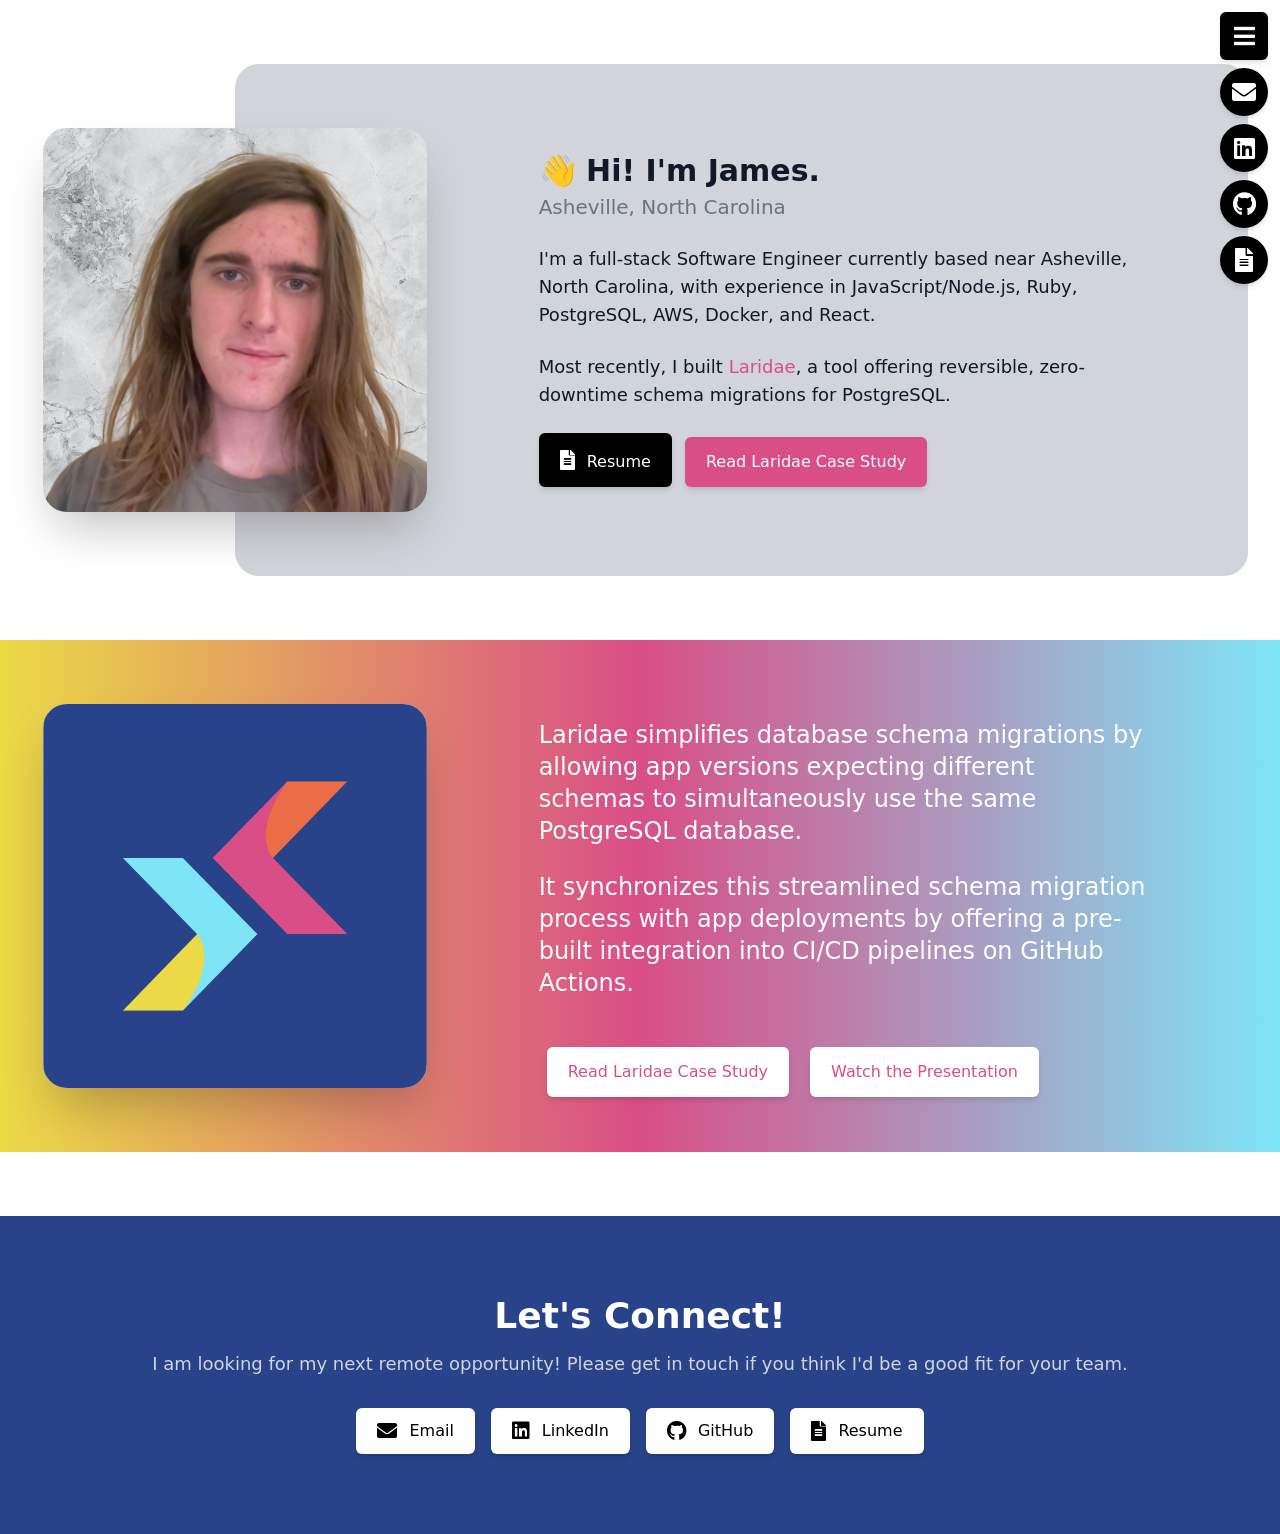
==== index.html @ 45a0c758 "deploy" ====
<!DOCTYPE html>
<html lang="en">
  <head>
    <meta charset="UTF-8" />
    <meta name="viewport" content="width=device-width, initial-scale=1.0" />
    <title>James Thompson</title>
    <link
      rel="stylesheet"
      href="https://cdnjs.cloudflare.com/ajax/libs/font-awesome/5.15.3/css/all.min.css"
    />
  <script type="module" crossorigin src="/assets/index.46dc2348.js"></script>
  <link rel="stylesheet" href="/assets/index.3bbf7dc1.css">
</head>
  <body>
    <!-- Contact Buttons -->
    <div class="flex flex-col fixed z-50 w-12 text-2xl space-y-2 top-3 right-3">
      <a
        href="#"
        id="menu"
        class="flex h-12 items-center shadow-md justify-center font-medium rounded-md text-white bg-black hover:bg-gray-600"
      >
        <i class="fas fa-bars"></i>
      </a>
      <a
        href="mailto:james.thompson.5548@gmail.com"
        class="menuItem flex h-12 items-center shadow-md justify-center border border-transparent font-medium rounded-full text-white bg-black hover:bg-gray-600"
        target="_blank"
      >
        <i class="fas fa-envelope"></i>
      </a>
      <a
        href="https://www.linkedin.com/in/james-thompson-412296189/"
        class="menuItem flex h-12 items-center shadow-md justify-center border border-transparent font-medium rounded-full text-white bg-black hover:bg-gray-600"
        target="_blaank"
      >
        <i class="fab fa-linkedin"></i>
      </a>
      <a
        href="https://github.com/closetsolipsist/"
        class="menuItem flex h-12 items-center shadow-md justify-center border border-transparent font-medium rounded-full text-white bg-black hover:bg-gray-600"
        target="_blank"
      >
        <i class="fab fa-github"></i>
      </a>
      <a
        href="assets/resume.pdf"
        target="_blank"
        class="menuItem flex h-12 items-center shadow-md justify-center border border-transparent font-medium rounded-full text-white bg-black hover:bg-gray-600"
      >
        <i class="fas fa-file-alt"></i>
      </a>
    </div>

    <!-- Header -->
    <div class="relative py-16 bg-white">
      <div
        class="hidden absolute top-0 inset-x-0 h-1/2 bg-white lg:block"
        aria-hidden="true"
      ></div>
      <div class="max-w-7xl mx-auto bg-gray-300 lg:bg-transparent lg:px-8">
        <div class="lg:grid lg:grid-cols-12">
          <div
            class="relative z-10 lg:col-start-1 lg:row-start-1 lg:col-span-4 lg:py-16 lg:bg-transparent"
          >
            <div
              class="absolute inset-x-0 h-1/2 bg-white lg:hidden"
              aria-hidden="true"
            ></div>
            <div class="max-w-sm mx-auto px-4 sm:px-6 lg:p-0">
              <div class="aspect-w-1 aspect-h-1">
                <img
                  class="object-cover object-center rounded-3xl shadow-2xl"
                  src="/assets/James_Site.0a0a6d89.png"
                  alt=""
                />
              </div>
            </div>
          </div>

          <div
            class="relative bg-gray-300 lg:col-start-3 lg:row-start-1 lg:col-span-10 lg:rounded-3xl lg:grid lg:grid-cols-10 lg:items-center"
          >
            <div
              class="relative max-w-md mx-auto py-12 px-4 sm:max-w-3xl sm:py-16 sm:px-6 lg:max-w-none lg:p-0 lg:col-start-4 lg:col-span-6"
            >
              <h2
                class="text-3xl font-extrabold text-gray-900"
                id="join-heading"
              >
                &#x1f44b; Hi! I'm James.
              </h2>
              <h4 class="text-xl text-gray-500 mt-1">
                Asheville, North Carolina
              </h4>
              <p class="text-lg text-gray-900 mt-6">
                I'm a full-stack Software Engineer currently based near
                Asheville, North Carolina, with experience in
                JavaScript/Node.js, Ruby, PostgreSQL, AWS, Docker, and React.
              </p>
              <p class="text-lg text-gray-900 mt-6">
                Most recently, I built
                <a
                  class="text-laridaepink hover:text-laridaeorange"
                  href="https://laridae-migrations.github.io//"
                  target="_blank"
                  >Laridae</a
                >, a tool offering reversible, zero-downtime schema migrations
                for PostgreSQL.
              </p>
              <a
                class="mt-6 block w-full py-3 px-5 text-center bg-black border border-transparent rounded-md shadow-md text-base font-medium text-white hover:opacity-70 sm:inline-block sm:w-auto"
                href="assets/resume.pdf"
                target="_blank"
                ><span class="text-xl mr-3"
                  ><i class="fas fa-file-alt"></i></span
                >Resume</a
              >
              <a
                class="mt-6 sm:mx-2 block w-full py-3 px-5 text-center bg-laridaepink border border-transparent rounded-md shadow-md text-base font-medium text-white hover:bg-laridaeorange sm:inline-block sm:w-auto"
                href="https://laridae-migrations.github.io/case-study"
                target="_blank"
                >Read Laridae Case Study</a
              >
            </div>
          </div>
        </div>
      </div>
    </div>

    <!-- Tapestry -->
    <div class="relative pb-16">
      <div
        class="hidden absolute top-0 inset-x-0 h-1/2 lg:block"
        aria-hidden="true"
      ></div>
      <div
        class="bg-gradient-to-r from-laridaeyellow via-laridaepink to-laridaecyan"
      >
        <div
          class="max-w-7xl mx-auto lg:to-transparent lg:from-transparent lg:bg-transparent lg:px-8"
        >
          <div class="lg:grid lg:grid-cols-12">
            <div
              class="relative z-10 lg:col-start-1 lg:row-start-1 lg:col-span-4 lg:py-16 lg:bg-transparent"
            >
              <div
                class="absolute inset-x-0 h-1/2 bg-white lg:hidden"
                aria-hidden="true"
              ></div>
              <div class="max-w-sm mx-auto px-4 sm:px-6 lg:p-0">
                <div class="aspect-w-1 aspect-h-1">
                  <img
                    class="object-cover object-center bg-white rounded-3xl shadow-2xl"
                    src="/assets/laridae_graphic.a916222d.png"
                    alt=""
                  />
                </div>
              </div>
            </div>

            <div
              class="relative lg:col-start-3 lg:row-start-1 lg:col-span-10 lg:rounded-3xl lg:grid lg:grid-cols-10 lg:items-center lg:py-12"
            >
              <div
                class="relative max-w-md mx-auto py-12 px-4 sm:max-w-3xl sm:py-16 sm:px-6 lg:max-w-none lg:p-0 lg:col-start-4 lg:col-span-6"
              >
                <p class="text-2xl text-white mt-6">
                  Laridae simplifies database schema migrations by allowing app
                  versions expecting different schemas to simultaneously use the
                  same PostgreSQL database.
                </p>
                <p class="text-2xl text-white mt-6">
                  It synchronizes this streamlined schema migration process with
                  app deployments by offering a pre-built integration into CI/CD
                  pipelines on GitHub Actions.
                </p>
                <br />
                <div class="wrap mx-auto">
                  <div class="grid grid-rows-10 grid-cols-6">
                    <!-- A comment
                    <div class="row-start-1 col-start-2 col-span-5 self-end">
                      <img
                        class="object-cover rounded-lg"
                        src="images/tap_ui_home_v2.png"
                        alt=""
                      />
                    </div>
                    <div class="row-start-2 col-start-1 col-span-5 self-end">
                      <img
                        class="rounded-lg"
                        src="images/overview-katherine_v2.gif"
                        alt=""
                      />
                    </div>
                  --></div>
                  <a
                    class="mt-6 sm:mx-2 block w-full py-3 px-5 text-center bg-white border border-transparent rounded-md shadow-md text-base font-medium text-laridaepink hover:bg-white hover:text-laridaeorange sm:inline-block sm:w-auto"
                    href="https://laridae-migrations.github.io/#case-study"
                    target="_blank"
                    >Read Laridae Case Study</a
                  >
                  <a
                    class="mt-6 sm:mx-2 block w-full py-3 px-5 text-center bg-white border border-transparent rounded-md shadow-md text-base font-medium text-laridaepink hover:bg-white hover:text-laridaeorange sm:inline-block sm:w-auto"
                    href="https://tapestry-pipeline.github.io/case-study#toc-presentation"
                    target="_blank"
                    >Watch the Presentation</a
                  >
                </div>

                <!-- <div>
                <img class="rounded-lg shadow-lg" src="images/fullarchitecture_white.png" alt="">
              </div> -->
              </div>
            </div>
          </div>
        </div>
      </div>
    </div>
    <!-- Footer -->
    <div class="bg-laridaeblue">
      <div class="mx-auto text-center py-16 px-4 sm:py-20 sm:px-6 lg:px-8">
        <h2 class="text-3xl font-extrabold text-white sm:text-4xl">
          <span class="block">Let's Connect!</span>
        </h2>
        <p class="mt-4 mb-4 text-lg leading-6 text-gray-300">
          I am looking for my next remote opportunity! Please get in touch if
          you think I'd be a good fit for your team.
        </p>
        <div class="flex items-center justify-center flex-wrap">
          <a
            href="mailto:james.thompson.5548@gmail.com"
            class="w-2/5 mt-4 mx-2 inline-flex items-center shadow-md justify-center px-5 py-2 border border-transparent font-medium rounded-md text-black bg-white hover:bg-gray-300 sm:w-auto"
            target="_blank"
          >
            <span class="text-xl mr-3"><i class="fas fa-envelope"></i></span
            >Email
          </a>
          <a
            href="https://www.linkedin.com/in/james-thompson-412296189/"
            class="w-2/5 mt-4 mx-2 inline-flex items-center shadow-md justify-center px-5 py-2 border border-transparent font-medium rounded-md text-black bg-white hover:bg-gray-300 sm:w-auto"
            target="_blank"
          >
            <span class="text-xl mr-3"><i class="fab fa-linkedin"></i></span
            >LinkedIn
          </a>
          <a
            href="https://github.com/closetsolipsist/"
            class="w-2/5 mt-4 mx-2 inline-flex items-center shadow-md justify-center px-5 py-2 border border-transparent font-medium rounded-md text-black bg-white hover:bg-gray-300 sm:w-auto"
            target="_blank"
          >
            <span class="text-xl mr-3"><i class="fab fa-github"></i></span
            >GitHub
          </a>
          <a
            href="assets/resume.pdf"
            target="_blank"
            class="w-2/5 mt-4 mx-2 inline-flex items-center shadow-md justify-center px-5 py-2 border border-transparent font-medium rounded-md text-black bg-white hover:bg-gray-300 sm:w-auto"
          >
            <span class="text-xl mr-3"><i class="fas fa-file-alt"></i></span
            >Resume
          </a>
        </div>
      </div>
    </div>

    
  </body>
</html>
---- assets/index.3bbf7dc1.css ----
/*! tailwindcss v2.1.4 | MIT License | https://tailwindcss.com *//*! modern-normalize v1.1.0 | MIT License | https://github.com/sindresorhus/modern-normalize */*,::after,::before{box-sizing:border-box}html{-moz-tab-size:4;-o-tab-size:4;tab-size:4}html{line-height:1.15;-webkit-text-size-adjust:100%}body{margin:0}body{font-family:system-ui,-apple-system,'Segoe UI',Roboto,Helvetica,Arial,sans-serif,'Apple Color Emoji','Segoe UI Emoji'}hr{height:0;color:inherit}abbr[title]{-webkit-text-decoration:underline dotted;text-decoration:underline dotted}b,strong{font-weight:bolder}code,kbd,pre,samp{font-family:ui-monospace,SFMono-Regular,Consolas,'Liberation Mono',Menlo,monospace;font-size:1em}small{font-size:80%}sub,sup{font-size:75%;line-height:0;position:relative;vertical-align:baseline}sub{bottom:-.25em}sup{top:-.5em}table{text-indent:0;border-color:inherit}button,input,optgroup,select,textarea{font-family:inherit;font-size:100%;line-height:1.15;margin:0}button,select{text-transform:none}[type=button],[type=reset],[type=submit],button{-webkit-appearance:button}legend{padding:0}progress{vertical-align:baseline}[type=search]{-webkit-appearance:textfield;outline-offset:-2px}summary{display:list-item}blockquote,dd,dl,figure,h1,h2,h3,h4,h5,h6,hr,p,pre{margin:0}button{background-color:transparent;background-image:none}button:focus{outline:1px dotted;outline:5px auto -webkit-focus-ring-color}fieldset{margin:0;padding:0}ol,ul{list-style:none;margin:0;padding:0}html{font-family:ui-sans-serif,system-ui,-apple-system,BlinkMacSystemFont,"Segoe UI",Roboto,"Helvetica Neue",Arial,"Noto Sans",sans-serif,"Apple Color Emoji","Segoe UI Emoji","Segoe UI Symbol","Noto Color Emoji";line-height:1.5}body{font-family:inherit;line-height:inherit}*,::after,::before{box-sizing:border-box;border-width:0;border-style:solid;border-color:#e5e7eb}hr{border-top-width:1px}img{border-style:solid}textarea{resize:vertical}input::-moz-placeholder,textarea::-moz-placeholder{opacity:1;color:#9ca3af}input:-ms-input-placeholder,textarea:-ms-input-placeholder{opacity:1;color:#9ca3af}input::placeholder,textarea::placeholder{opacity:1;color:#9ca3af}[role=button],button{cursor:pointer}table{border-collapse:collapse}h1,h2,h3,h4,h5,h6{font-size:inherit;font-weight:inherit}a{color:inherit;text-decoration:inherit}button,input,optgroup,select,textarea{padding:0;line-height:inherit;color:inherit}code,kbd,pre,samp{font-family:ui-monospace,SFMono-Regular,Menlo,Monaco,Consolas,"Liberation Mono","Courier New",monospace}audio,canvas,embed,iframe,img,object,svg,video{display:block;vertical-align:middle}img,video{max-width:100%;height:auto}.container{width:100%}@media (min-width:640px){.container{max-width:640px}}@media (min-width:768px){.container{max-width:768px}}@media (min-width:1024px){.container{max-width:1024px}}@media (min-width:1280px){.container{max-width:1280px}}@media (min-width:1536px){.container{max-width:1536px}}.aspect-w-1,.aspect-w-3{position:relative;padding-bottom:calc(var(--tw-aspect-h)/ var(--tw-aspect-w) * 100%)}.aspect-w-1>*,.aspect-w-3>*{position:absolute;height:100%;width:100%;top:0;right:0;bottom:0;left:0}.aspect-none{position:static;padding-bottom:0}.aspect-none>*{position:static;height:auto;width:auto;top:auto;right:auto;bottom:auto;left:auto}.aspect-w-1{--tw-aspect-w:1}.aspect-w-3{--tw-aspect-w:3}.aspect-h-1{--tw-aspect-h:1}.aspect-h-2{--tw-aspect-h:2}.aspect-h-4{--tw-aspect-h:4}.space-y-2>:not([hidden])~:not([hidden]){--tw-space-y-reverse:0;margin-top:calc(.5rem * calc(1 - var(--tw-space-y-reverse)));margin-bottom:calc(.5rem * var(--tw-space-y-reverse))}.space-y-3>:not([hidden])~:not([hidden]){--tw-space-y-reverse:0;margin-top:calc(.75rem * calc(1 - var(--tw-space-y-reverse)));margin-bottom:calc(.75rem * var(--tw-space-y-reverse))}.space-x-4>:not([hidden])~:not([hidden]){--tw-space-x-reverse:0;margin-right:calc(1rem * var(--tw-space-x-reverse));margin-left:calc(1rem * calc(1 - var(--tw-space-x-reverse)))}.space-y-reverse>:not([hidden])~:not([hidden]){--tw-space-y-reverse:1}.space-x-reverse>:not([hidden])~:not([hidden]){--tw-space-x-reverse:1}.divide-y-0>:not([hidden])~:not([hidden]){--tw-divide-y-reverse:0;border-top-width:calc(0px * calc(1 - var(--tw-divide-y-reverse)));border-bottom-width:calc(0px * var(--tw-divide-y-reverse))}.divide-x-0>:not([hidden])~:not([hidden]){--tw-divide-x-reverse:0;border-right-width:calc(0px * var(--tw-divide-x-reverse));border-left-width:calc(0px * calc(1 - var(--tw-divide-x-reverse)))}.divide-x-2>:not([hidden])~:not([hidden]){--tw-divide-x-reverse:0;border-right-width:calc(2px * var(--tw-divide-x-reverse));border-left-width:calc(2px * calc(1 - var(--tw-divide-x-reverse)))}.divide-y-4>:not([hidden])~:not([hidden]){--tw-divide-y-reverse:0;border-top-width:calc(4px * calc(1 - var(--tw-divide-y-reverse)));border-bottom-width:calc(4px * var(--tw-divide-y-reverse))}.divide-y>:not([hidden])~:not([hidden]){--tw-divide-y-reverse:0;border-top-width:calc(1px * calc(1 - var(--tw-divide-y-reverse)));border-bottom-width:calc(1px * var(--tw-divide-y-reverse))}.divide-x>:not([hidden])~:not([hidden]){--tw-divide-x-reverse:0;border-right-width:calc(1px * var(--tw-divide-x-reverse));border-left-width:calc(1px * calc(1 - var(--tw-divide-x-reverse)))}.divide-y-reverse>:not([hidden])~:not([hidden]){--tw-divide-y-reverse:1}.divide-x-reverse>:not([hidden])~:not([hidden]){--tw-divide-x-reverse:1}.divide-gray-200>:not([hidden])~:not([hidden]){--tw-divide-opacity:1;border-color:rgba(229,231,235,var(--tw-divide-opacity))}.divide-solid>:not([hidden])~:not([hidden]){border-style:solid}.divide-dashed>:not([hidden])~:not([hidden]){border-style:dashed}.divide-dotted>:not([hidden])~:not([hidden]){border-style:dotted}.divide-double>:not([hidden])~:not([hidden]){border-style:double}.divide-none>:not([hidden])~:not([hidden]){border-style:none}.divide-opacity-50>:not([hidden])~:not([hidden]){--tw-divide-opacity:0.5}.sr-only{position:absolute;width:1px;height:1px;padding:0;margin:-1px;overflow:hidden;clip:rect(0,0,0,0);white-space:nowrap;border-width:0}.not-sr-only{position:static;width:auto;height:auto;padding:0;margin:0;overflow:visible;clip:auto;white-space:normal}.appearance-none{-webkit-appearance:none;-moz-appearance:none;appearance:none}.bg-fixed{background-attachment:fixed}.bg-local{background-attachment:local}.bg-scroll{background-attachment:scroll}.bg-clip-border{background-clip:border-box}.bg-clip-padding{background-clip:padding-box}.bg-clip-content{background-clip:content-box}.bg-clip-text{-webkit-background-clip:text;background-clip:text}.bg-black{--tw-bg-opacity:1;background-color:rgba(0,0,0,var(--tw-bg-opacity))}.bg-white{--tw-bg-opacity:1;background-color:rgba(255,255,255,var(--tw-bg-opacity))}.bg-gray-300{--tw-bg-opacity:1;background-color:rgba(209,213,219,var(--tw-bg-opacity))}.bg-green-500{--tw-bg-opacity:1;background-color:rgba(16,185,129,var(--tw-bg-opacity))}.bg-blue-500{--tw-bg-opacity:1;background-color:rgba(59,130,246,var(--tw-bg-opacity))}.bg-pink-500{--tw-bg-opacity:1;background-color:rgba(236,72,153,var(--tw-bg-opacity))}.bg-laridaepink{--tw-bg-opacity:1;background-color:rgba(217,78,134,var(--tw-bg-opacity))}.bg-laridaeblue{--tw-bg-opacity:1;background-color:rgba(40,67,137,var(--tw-bg-opacity))}.hover\:bg-white:hover{--tw-bg-opacity:1;background-color:rgba(255,255,255,var(--tw-bg-opacity))}.hover\:bg-gray-300:hover{--tw-bg-opacity:1;background-color:rgba(209,213,219,var(--tw-bg-opacity))}.hover\:bg-gray-600:hover{--tw-bg-opacity:1;background-color:rgba(75,85,99,var(--tw-bg-opacity))}.hover\:bg-blue-700:hover{--tw-bg-opacity:1;background-color:rgba(29,78,216,var(--tw-bg-opacity))}.hover\:bg-laridaeorange:hover{--tw-bg-opacity:1;background-color:rgba(235,109,70,var(--tw-bg-opacity))}.bg-gradient-to-r{background-image:linear-gradient(to right,var(--tw-gradient-stops))}.from-red-300{--tw-gradient-from:#fca5a5;--tw-gradient-stops:var(--tw-gradient-from),var(--tw-gradient-to, rgba(252, 165, 165, 0))}.from-laridaeyellow{--tw-gradient-from:#EBDA46;--tw-gradient-stops:var(--tw-gradient-from),var(--tw-gradient-to, rgba(235, 218, 70, 0))}.via-purple-200{--tw-gradient-stops:var(--tw-gradient-from),#ddd6fe,var(--tw-gradient-to, rgba(221, 214, 254, 0))}.via-laridaepink{--tw-gradient-stops:var(--tw-gradient-from),#D94E86,var(--tw-gradient-to, rgba(217, 78, 134, 0))}.to-blue-400{--tw-gradient-to:#60a5fa}.to-laridaecyan{--tw-gradient-to:#7EE5F7}.bg-opacity-20{--tw-bg-opacity:0.2}.bg-opacity-50{--tw-bg-opacity:0.5}.bg-top{background-position:top}.bg-repeat{background-repeat:repeat}.bg-no-repeat{background-repeat:no-repeat}.bg-repeat-x{background-repeat:repeat-x}.bg-repeat-y{background-repeat:repeat-y}.bg-repeat-round{background-repeat:round}.bg-repeat-space{background-repeat:space}.bg-cover{background-size:cover}.border-collapse{border-collapse:collapse}.border-separate{border-collapse:separate}.border-transparent{border-color:transparent}.border-black{--tw-border-opacity:1;border-color:rgba(0,0,0,var(--tw-border-opacity))}.border-opacity-10{--tw-border-opacity:0.1}.rounded{border-radius:.25rem}.rounded-md{border-radius:.375rem}.rounded-lg{border-radius:.5rem}.rounded-3xl{border-radius:1.5rem}.rounded-full{border-radius:9999px}.rounded-t{border-top-left-radius:.25rem;border-top-right-radius:.25rem}.rounded-r{border-top-right-radius:.25rem;border-bottom-right-radius:.25rem}.rounded-b{border-bottom-right-radius:.25rem;border-bottom-left-radius:.25rem}.rounded-l{border-top-left-radius:.25rem;border-bottom-left-radius:.25rem}.rounded-tl{border-top-left-radius:.25rem}.rounded-tr{border-top-right-radius:.25rem}.rounded-br{border-bottom-right-radius:.25rem}.rounded-bl{border-bottom-left-radius:.25rem}.border-solid{border-style:solid}.border-dashed{border-style:dashed}.border-dotted{border-style:dotted}.border-double{border-style:double}.border-none{border-style:none}.border-2{border-width:2px}.border{border-width:1px}.border-t{border-top-width:1px}.border-r{border-right-width:1px}.border-b{border-bottom-width:1px}.border-l{border-left-width:1px}.decoration-slice{-webkit-box-decoration-break:slice;box-decoration-break:slice}.decoration-clone{-webkit-box-decoration-break:clone;box-decoration-break:clone}.box-border{box-sizing:border-box}.box-content{box-sizing:content-box}.cursor-pointer{cursor:pointer}.block{display:block}.inline-block{display:inline-block}.inline{display:inline}.flex{display:flex}.inline-flex{display:inline-flex}.table{display:table}.inline-table{display:inline-table}.table-caption{display:table-caption}.table-cell{display:table-cell}.table-column{display:table-column}.table-column-group{display:table-column-group}.table-footer-group{display:table-footer-group}.table-header-group{display:table-header-group}.table-row-group{display:table-row-group}.table-row{display:table-row}.flow-root{display:flow-root}.grid{display:grid}.inline-grid{display:inline-grid}.contents{display:contents}.list-item{display:list-item}.hidden{display:none}.flex-row{flex-direction:row}.flex-row-reverse{flex-direction:row-reverse}.flex-col{flex-direction:column}.flex-col-reverse{flex-direction:column-reverse}.flex-wrap{flex-wrap:wrap}.flex-wrap-reverse{flex-wrap:wrap-reverse}.flex-nowrap{flex-wrap:nowrap}.place-items-start{place-items:start}.place-items-end{place-items:end}.place-items-center{place-items:center}.place-items-stretch{place-items:stretch}.place-content-center{place-content:center}.place-content-start{place-content:start}.place-content-end{place-content:end}.place-content-between{place-content:space-between}.place-content-around{place-content:space-around}.place-content-evenly{place-content:space-evenly}.place-content-stretch{place-content:stretch}.place-self-auto{place-self:auto}.place-self-start{place-self:start}.place-self-end{place-self:end}.place-self-center{place-self:center}.place-self-stretch{place-self:stretch}.items-start{align-items:flex-start}.items-end{align-items:flex-end}.items-center{align-items:center}.items-baseline{align-items:baseline}.items-stretch{align-items:stretch}.content-center{align-content:center}.content-start{align-content:flex-start}.content-end{align-content:flex-end}.content-between{align-content:space-between}.content-around{align-content:space-around}.content-evenly{align-content:space-evenly}.self-auto{align-self:auto}.self-start{align-self:flex-start}.self-end{align-self:flex-end}.self-center{align-self:center}.self-stretch{align-self:stretch}.justify-items-start{justify-items:start}.justify-items-end{justify-items:end}.justify-items-center{justify-items:center}.justify-items-stretch{justify-items:stretch}.justify-start{justify-content:flex-start}.justify-end{justify-content:flex-end}.justify-center{justify-content:center}.justify-between{justify-content:space-between}.justify-around{justify-content:space-around}.justify-evenly{justify-content:space-evenly}.justify-self-auto{justify-self:auto}.justify-self-start{justify-self:start}.justify-self-end{justify-self:end}.justify-self-center{justify-self:center}.justify-self-stretch{justify-self:stretch}.flex-1{flex:1 1 0%}.flex-grow-0{flex-grow:0}.flex-grow{flex-grow:1}.flex-shrink-0{flex-shrink:0}.flex-shrink{flex-shrink:1}.order-2{order:2}.order-last{order:9999}.float-right{float:right}.float-left{float:left}.float-none{float:none}.clear-left{clear:left}.clear-right{clear:right}.clear-both{clear:both}.clear-none{clear:none}.font-sans{font-family:ui-sans-serif,system-ui,-apple-system,BlinkMacSystemFont,"Segoe UI",Roboto,"Helvetica Neue",Arial,"Noto Sans",sans-serif,"Apple Color Emoji","Segoe UI Emoji","Segoe UI Symbol","Noto Color Emoji"}.font-normal{font-weight:400}.font-medium{font-weight:500}.font-semibold{font-weight:600}.font-bold{font-weight:700}.font-extrabold{font-weight:800}.font-black{font-weight:900}.h-12{height:3rem}.h-16{height:4rem}.h-1\/2{height:50%}.text-base{font-size:1rem;line-height:1.5rem}.text-lg{font-size:1.125rem;line-height:1.75rem}.text-xl{font-size:1.25rem;line-height:1.75rem}.text-2xl{font-size:1.5rem;line-height:2rem}.text-3xl{font-size:1.875rem;line-height:2.25rem}.leading-5{line-height:1.25rem}.leading-6{line-height:1.5rem}.leading-relaxed{line-height:1.625}.list-inside{list-style-position:inside}.list-outside{list-style-position:outside}.list-disc{list-style-type:disc}.m-3{margin:.75rem}.m-4{margin:1rem}.m-5{margin:1.25rem}.m-8{margin:2rem}.m-14{margin:3.5rem}.m-16{margin:4rem}.my-2{margin-top:.5rem;margin-bottom:.5rem}.mx-2{margin-left:.5rem;margin-right:.5rem}.mx-auto{margin-left:auto;margin-right:auto}.mt-0{margin-top:0}.mt-1{margin-top:.25rem}.mr-1{margin-right:.25rem}.mt-2{margin-top:.5rem}.mr-3{margin-right:.75rem}.mb-3{margin-bottom:.75rem}.mt-4{margin-top:1rem}.mb-4{margin-bottom:1rem}.ml-4{margin-left:1rem}.mt-6{margin-top:1.5rem}.max-h-screen{max-height:100vh}.max-w-sm{max-width:24rem}.max-w-md{max-width:28rem}.max-w-7xl{max-width:80rem}.max-w-full{max-width:100%}.min-h-0{min-height:0}.min-w-min{min-width:-webkit-min-content;min-width:-moz-min-content;min-width:min-content}.object-contain{-o-object-fit:contain;object-fit:contain}.object-cover{-o-object-fit:cover;object-fit:cover}.object-fill{-o-object-fit:fill;object-fit:fill}.object-none{-o-object-fit:none;object-fit:none}.object-scale-down{-o-object-fit:scale-down;object-fit:scale-down}.object-bottom{-o-object-position:bottom;object-position:bottom}.object-center{-o-object-position:center;object-position:center}.opacity-90{opacity:.9}.group:hover .group-hover\:opacity-100{opacity:1}.hover\:opacity-70:hover{opacity:.7}.outline-none{outline:2px solid transparent;outline-offset:2px}.outline-black{outline:2px dotted #000;outline-offset:2px}.overflow-auto{overflow:auto}.overflow-hidden{overflow:hidden}.overflow-visible{overflow:visible}.overflow-scroll{overflow:scroll}.overflow-x-auto{overflow-x:auto}.overflow-y-auto{overflow-y:auto}.overflow-x-hidden{overflow-x:hidden}.overflow-y-hidden{overflow-y:hidden}.overflow-x-visible{overflow-x:visible}.overflow-y-visible{overflow-y:visible}.overflow-x-scroll{overflow-x:scroll}.overflow-y-scroll{overflow-y:scroll}.overscroll-auto{-ms-scroll-chaining:chained;overscroll-behavior:auto}.overscroll-contain{-ms-scroll-chaining:none;overscroll-behavior:contain}.overscroll-none{-ms-scroll-chaining:none;overscroll-behavior:none}.overscroll-y-auto{overscroll-behavior-y:auto}.overscroll-y-contain{overscroll-behavior-y:contain}.overscroll-y-none{overscroll-behavior-y:none}.overscroll-x-auto{overscroll-behavior-x:auto}.overscroll-x-contain{overscroll-behavior-x:contain}.overscroll-x-none{overscroll-behavior-x:none}.p-1{padding:.25rem}.p-4{padding:1rem}.py-2{padding-top:.5rem;padding-bottom:.5rem}.py-3{padding-top:.75rem;padding-bottom:.75rem}.px-3{padding-left:.75rem;padding-right:.75rem}.px-4{padding-left:1rem;padding-right:1rem}.px-5{padding-left:1.25rem;padding-right:1.25rem}.py-7{padding-top:1.75rem;padding-bottom:1.75rem}.py-12{padding-top:3rem;padding-bottom:3rem}.py-16{padding-top:4rem;padding-bottom:4rem}.pt-1{padding-top:.25rem}.pr-1{padding-right:.25rem}.pr-2{padding-right:.5rem}.pb-3{padding-bottom:.75rem}.pt-4{padding-top:1rem}.pl-4{padding-left:1rem}.pb-16{padding-bottom:4rem}.placeholder-green-300::-moz-placeholder{--tw-placeholder-opacity:1;color:rgba(110,231,183,var(--tw-placeholder-opacity))}.placeholder-green-300:-ms-input-placeholder{--tw-placeholder-opacity:1;color:rgba(110,231,183,var(--tw-placeholder-opacity))}.placeholder-green-300::placeholder{--tw-placeholder-opacity:1;color:rgba(110,231,183,var(--tw-placeholder-opacity))}.placeholder-opacity-60::-moz-placeholder{--tw-placeholder-opacity:0.6}.placeholder-opacity-60:-ms-input-placeholder{--tw-placeholder-opacity:0.6}.placeholder-opacity-60::placeholder{--tw-placeholder-opacity:0.6}.pointer-events-none{pointer-events:none}.pointer-events-auto{pointer-events:auto}.static{position:static}.fixed{position:fixed}.absolute{position:absolute}.relative{position:relative}.sticky{position:sticky}.inset-0{top:0;right:0;bottom:0;left:0}.inset-x-0{right:0;left:0}.inset-x-2{right:.5rem;left:.5rem}.inset-y-4{top:1rem;bottom:1rem}.top-0{top:0}.top-3{top:.75rem}.right-3{right:.75rem}.top-6{top:1.5rem}.right-8{right:2rem}.bottom-12{bottom:3rem}.left-16{left:4rem}.resize-none{resize:none}.resize-y{resize:vertical}.resize-x{resize:horizontal}.resize{resize:both}*{--tw-shadow:0 0 #0000}.shadow-sm{--tw-shadow:0 1px 2px 0 rgba(0, 0, 0, 0.05);box-shadow:var(--tw-ring-offset-shadow,0 0 #0000),var(--tw-ring-shadow,0 0 #0000),var(--tw-shadow)}.shadow{--tw-shadow:0 1px 3px 0 rgba(0, 0, 0, 0.1),0 1px 2px 0 rgba(0, 0, 0, 0.06);box-shadow:var(--tw-ring-offset-shadow,0 0 #0000),var(--tw-ring-shadow,0 0 #0000),var(--tw-shadow)}.shadow-md{--tw-shadow:0 4px 6px -1px rgba(0, 0, 0, 0.1),0 2px 4px -1px rgba(0, 0, 0, 0.06);box-shadow:var(--tw-ring-offset-shadow,0 0 #0000),var(--tw-ring-shadow,0 0 #0000),var(--tw-shadow)}.shadow-lg{--tw-shadow:0 10px 15px -3px rgba(0, 0, 0, 0.1),0 4px 6px -2px rgba(0, 0, 0, 0.05);box-shadow:var(--tw-ring-offset-shadow,0 0 #0000),var(--tw-ring-shadow,0 0 #0000),var(--tw-shadow)}.shadow-2xl{--tw-shadow:0 25px 50px -12px rgba(0, 0, 0, 0.25);box-shadow:var(--tw-ring-offset-shadow,0 0 #0000),var(--tw-ring-shadow,0 0 #0000),var(--tw-shadow)}.group:hover .group-hover\:shadow-md{--tw-shadow:0 4px 6px -1px rgba(0, 0, 0, 0.1),0 2px 4px -1px rgba(0, 0, 0, 0.06);box-shadow:var(--tw-ring-offset-shadow,0 0 #0000),var(--tw-ring-shadow,0 0 #0000),var(--tw-shadow)}.focus-within\:shadow-md:focus-within{--tw-shadow:0 4px 6px -1px rgba(0, 0, 0, 0.1),0 2px 4px -1px rgba(0, 0, 0, 0.06);box-shadow:var(--tw-ring-offset-shadow,0 0 #0000),var(--tw-ring-shadow,0 0 #0000),var(--tw-shadow)}.hover\:shadow-md:hover{--tw-shadow:0 4px 6px -1px rgba(0, 0, 0, 0.1),0 2px 4px -1px rgba(0, 0, 0, 0.06);box-shadow:var(--tw-ring-offset-shadow,0 0 #0000),var(--tw-ring-shadow,0 0 #0000),var(--tw-shadow)}.hover\:shadow-lg:hover{--tw-shadow:0 10px 15px -3px rgba(0, 0, 0, 0.1),0 4px 6px -2px rgba(0, 0, 0, 0.05);box-shadow:var(--tw-ring-offset-shadow,0 0 #0000),var(--tw-ring-shadow,0 0 #0000),var(--tw-shadow)}.focus\:shadow-md:focus{--tw-shadow:0 4px 6px -1px rgba(0, 0, 0, 0.1),0 2px 4px -1px rgba(0, 0, 0, 0.06);box-shadow:var(--tw-ring-offset-shadow,0 0 #0000),var(--tw-ring-shadow,0 0 #0000),var(--tw-shadow)}*{--tw-ring-inset:var(--tw-empty, );/*!*//*!*/--tw-ring-offset-width:0px;--tw-ring-offset-color:#fff;--tw-ring-color:rgba(59, 130, 246, 0.5);--tw-ring-offset-shadow:0 0 #0000;--tw-ring-shadow:0 0 #0000}.ring-4{--tw-ring-offset-shadow:var(--tw-ring-inset) 0 0 0 var(--tw-ring-offset-width) var(--tw-ring-offset-color);--tw-ring-shadow:var(--tw-ring-inset) 0 0 0 calc(4px + var(--tw-ring-offset-width)) var(--tw-ring-color);box-shadow:var(--tw-ring-offset-shadow),var(--tw-ring-shadow),var(--tw-shadow,0 0 #0000)}.ring{--tw-ring-offset-shadow:var(--tw-ring-inset) 0 0 0 var(--tw-ring-offset-width) var(--tw-ring-offset-color);--tw-ring-shadow:var(--tw-ring-inset) 0 0 0 calc(3px + var(--tw-ring-offset-width)) var(--tw-ring-color);box-shadow:var(--tw-ring-offset-shadow),var(--tw-ring-shadow),var(--tw-shadow,0 0 #0000)}.ring-inset{--tw-ring-inset:inset}.focus\:ring-2:focus{--tw-ring-offset-shadow:var(--tw-ring-inset) 0 0 0 var(--tw-ring-offset-width) var(--tw-ring-offset-color);--tw-ring-shadow:var(--tw-ring-inset) 0 0 0 calc(2px + var(--tw-ring-offset-width)) var(--tw-ring-color);box-shadow:var(--tw-ring-offset-shadow),var(--tw-ring-shadow),var(--tw-shadow,0 0 #0000)}.ring-offset-blue-300{--tw-ring-offset-color:#93c5fd}.ring-offset-2{--tw-ring-offset-width:2px}.ring-white{--tw-ring-opacity:1;--tw-ring-color:rgba(255, 255, 255, var(--tw-ring-opacity))}.focus\:ring-blue-500:focus{--tw-ring-opacity:1;--tw-ring-color:rgba(59, 130, 246, var(--tw-ring-opacity))}.ring-opacity-40{--tw-ring-opacity:0.4}.fill-current{fill:currentColor}.stroke-current{stroke:currentColor}.stroke-2{stroke-width:2}.table-auto{table-layout:auto}.table-fixed{table-layout:fixed}.text-left{text-align:left}.text-center{text-align:center}.text-right{text-align:right}.text-justify{text-align:justify}.text-black{--tw-text-opacity:1;color:rgba(0,0,0,var(--tw-text-opacity))}.text-white{--tw-text-opacity:1;color:rgba(255,255,255,var(--tw-text-opacity))}.text-gray-300{--tw-text-opacity:1;color:rgba(209,213,219,var(--tw-text-opacity))}.text-gray-500{--tw-text-opacity:1;color:rgba(107,114,128,var(--tw-text-opacity))}.text-gray-900{--tw-text-opacity:1;color:rgba(17,24,39,var(--tw-text-opacity))}.text-red-500{--tw-text-opacity:1;color:rgba(239,68,68,var(--tw-text-opacity))}.text-indigo-500{--tw-text-opacity:1;color:rgba(99,102,241,var(--tw-text-opacity))}.text-laridaepink{--tw-text-opacity:1;color:rgba(217,78,134,var(--tw-text-opacity))}.hover\:text-laridaeorange:hover{--tw-text-opacity:1;color:rgba(235,109,70,var(--tw-text-opacity))}.text-opacity-10{--tw-text-opacity:0.1}.truncate{overflow:hidden;text-overflow:ellipsis;white-space:nowrap}.overflow-ellipsis{text-overflow:ellipsis}.overflow-clip{text-overflow:clip}.italic{font-style:italic}.not-italic{font-style:normal}.uppercase{text-transform:uppercase}.lowercase{text-transform:lowercase}.capitalize{text-transform:capitalize}.normal-case{text-transform:none}.underline{text-decoration:underline}.line-through{text-decoration:line-through}.no-underline{text-decoration:none}.antialiased{-webkit-font-smoothing:antialiased;-moz-osx-font-smoothing:grayscale}.subpixel-antialiased{-webkit-font-smoothing:auto;-moz-osx-font-smoothing:auto}.diagonal-fractions,.lining-nums,.oldstyle-nums,.ordinal,.proportional-nums,.slashed-zero,.stacked-fractions,.tabular-nums{--tw-ordinal:var(--tw-empty, );/*!*//*!*/--tw-slashed-zero:var(--tw-empty, );/*!*//*!*/--tw-numeric-figure:var(--tw-empty, );/*!*//*!*/--tw-numeric-spacing:var(--tw-empty, );/*!*//*!*/--tw-numeric-fraction:var(--tw-empty, );/*!*//*!*/font-variant-numeric:var(--tw-ordinal) var(--tw-slashed-zero) var(--tw-numeric-figure) var(--tw-numeric-spacing) var(--tw-numeric-fraction)}.normal-nums{font-variant-numeric:normal}.ordinal{--tw-ordinal:ordinal}.slashed-zero{--tw-slashed-zero:slashed-zero}.lining-nums{--tw-numeric-figure:lining-nums}.oldstyle-nums{--tw-numeric-figure:oldstyle-nums}.proportional-nums{--tw-numeric-spacing:proportional-nums}.tabular-nums{--tw-numeric-spacing:tabular-nums}.diagonal-fractions{--tw-numeric-fraction:diagonal-fractions}.stacked-fractions{--tw-numeric-fraction:stacked-fractions}.tracking-tight{letter-spacing:-.025em}.select-none{-webkit-user-select:none;-moz-user-select:none;-ms-user-select:none;user-select:none}.select-text{-webkit-user-select:text;-moz-user-select:text;-ms-user-select:text;user-select:text}.select-all{-webkit-user-select:all;-moz-user-select:all;user-select:all}.select-auto{-webkit-user-select:auto;-moz-user-select:auto;-ms-user-select:auto;user-select:auto}.align-baseline{vertical-align:baseline}.align-top{vertical-align:top}.align-middle{vertical-align:middle}.align-bottom{vertical-align:bottom}.align-text-top{vertical-align:text-top}.align-text-bottom{vertical-align:text-bottom}.visible{visibility:visible}.invisible{visibility:hidden}.whitespace-normal{white-space:normal}.whitespace-nowrap{white-space:nowrap}.whitespace-pre{white-space:pre}.whitespace-pre-line{white-space:pre-line}.whitespace-pre-wrap{white-space:pre-wrap}.break-normal{overflow-wrap:normal;word-break:normal}.break-words{overflow-wrap:break-word}.break-all{word-break:break-all}.w-12{width:3rem}.w-1\/2{width:50%}.w-2\/5{width:40%}.w-full{width:100%}.z-10{z-index:10}.z-30{z-index:30}.z-50{z-index:50}.isolate{isolation:isolate}.isolation-auto{isolation:auto}.gap-4{gap:1rem}.gap-x-2{-moz-column-gap:.5rem;column-gap:.5rem}.gap-y-3{row-gap:.75rem}.grid-flow-row{grid-auto-flow:row}.grid-flow-col{grid-auto-flow:column}.grid-flow-row-dense{grid-auto-flow:row dense}.grid-flow-col-dense{grid-auto-flow:column dense}.grid-cols-4{grid-template-columns:repeat(4,minmax(0,1fr))}.grid-cols-6{grid-template-columns:repeat(6,minmax(0,1fr))}.auto-cols-min{grid-auto-columns:-webkit-min-content;grid-auto-columns:min-content}.col-span-3{grid-column:span 3/span 3}.col-span-5{grid-column:span 5/span 5}.col-start-1{grid-column-start:1}.col-start-2{grid-column-start:2}.col-end-4{grid-column-end:4}.grid-rows-3{grid-template-rows:repeat(3,minmax(0,1fr))}.auto-rows-max{grid-auto-rows:-webkit-max-content;grid-auto-rows:max-content}.row-span-2{grid-row:span 2/span 2}.row-start-1{grid-row-start:1}.row-start-2{grid-row-start:2}.row-start-3{grid-row-start:3}.row-end-5{grid-row-end:5}.transform{--tw-translate-x:0;--tw-translate-y:0;--tw-rotate:0;--tw-skew-x:0;--tw-skew-y:0;--tw-scale-x:1;--tw-scale-y:1;transform:translateX(var(--tw-translate-x)) translateY(var(--tw-translate-y)) rotate(var(--tw-rotate)) skewX(var(--tw-skew-x)) skewY(var(--tw-skew-y)) scaleX(var(--tw-scale-x)) scaleY(var(--tw-scale-y))}.transform-gpu{--tw-translate-x:0;--tw-translate-y:0;--tw-rotate:0;--tw-skew-x:0;--tw-skew-y:0;--tw-scale-x:1;--tw-scale-y:1;transform:translate3d(var(--tw-translate-x),var(--tw-translate-y),0) rotate(var(--tw-rotate)) skewX(var(--tw-skew-x)) skewY(var(--tw-skew-y)) scaleX(var(--tw-scale-x)) scaleY(var(--tw-scale-y))}.transform-none{transform:none}.origin-top-right{transform-origin:top right}.scale-50{--tw-scale-x:.5;--tw-scale-y:.5}.scale-95{--tw-scale-x:.95;--tw-scale-y:.95}.hover\:scale-75:hover{--tw-scale-x:.75;--tw-scale-y:.75}.rotate-3{--tw-rotate:3deg}.translate-x-5{--tw-translate-x:1.25rem}.-translate-x-3{--tw-translate-x:-0.75rem}.-translate-x-4{--tw-translate-x:-1rem}.translate-y-6{--tw-translate-y:1.5rem}.skew-x-12{--tw-skew-x:12deg}.skew-y-12{--tw-skew-y:12deg}.transition-all{transition-property:all;transition-timing-function:cubic-bezier(.4,0,.2,1);transition-duration:150ms}.transition{transition-property:background-color,border-color,color,fill,stroke,opacity,box-shadow,transform,filter,-webkit-backdrop-filter;transition-property:background-color,border-color,color,fill,stroke,opacity,box-shadow,transform,filter,backdrop-filter;transition-property:background-color,border-color,color,fill,stroke,opacity,box-shadow,transform,filter,backdrop-filter,-webkit-backdrop-filter;transition-timing-function:cubic-bezier(.4,0,.2,1);transition-duration:150ms}.ease-in{transition-timing-function:cubic-bezier(.4,0,1,1)}.ease-out{transition-timing-function:cubic-bezier(0,0,.2,1)}.ease-in-out{transition-timing-function:cubic-bezier(.4,0,.2,1)}.duration-200{transition-duration:.2s}.delay-300{transition-delay:.3s}@-webkit-keyframes spin{to{transform:rotate(360deg)}}@keyframes spin{to{transform:rotate(360deg)}}@-webkit-keyframes ping{100%,75%{transform:scale(2);opacity:0}}@keyframes ping{100%,75%{transform:scale(2);opacity:0}}@-webkit-keyframes pulse{50%{opacity:.5}}@keyframes pulse{50%{opacity:.5}}@-webkit-keyframes bounce{0%,100%{transform:translateY(-25%);-webkit-animation-timing-function:cubic-bezier(.8,0,1,1);animation-timing-function:cubic-bezier(.8,0,1,1)}50%{transform:none;-webkit-animation-timing-function:cubic-bezier(0,0,.2,1);animation-timing-function:cubic-bezier(0,0,.2,1)}}@keyframes bounce{0%,100%{transform:translateY(-25%);-webkit-animation-timing-function:cubic-bezier(.8,0,1,1);animation-timing-function:cubic-bezier(.8,0,1,1)}50%{transform:none;-webkit-animation-timing-function:cubic-bezier(0,0,.2,1);animation-timing-function:cubic-bezier(0,0,.2,1)}}.animate-none{-webkit-animation:none;animation:none}.animate-spin{-webkit-animation:spin 1s linear infinite;animation:spin 1s linear infinite}.animate-pulse{-webkit-animation:pulse 2s cubic-bezier(.4,0,.6,1) infinite;animation:pulse 2s cubic-bezier(.4,0,.6,1) infinite}.mix-blend-normal{mix-blend-mode:normal}.mix-blend-multiply{mix-blend-mode:multiply}.mix-blend-screen{mix-blend-mode:screen}.mix-blend-overlay{mix-blend-mode:overlay}.mix-blend-darken{mix-blend-mode:darken}.mix-blend-lighten{mix-blend-mode:lighten}.mix-blend-color-dodge{mix-blend-mode:color-dodge}.mix-blend-color-burn{mix-blend-mode:color-burn}.mix-blend-hard-light{mix-blend-mode:hard-light}.mix-blend-soft-light{mix-blend-mode:soft-light}.mix-blend-difference{mix-blend-mode:difference}.mix-blend-exclusion{mix-blend-mode:exclusion}.mix-blend-hue{mix-blend-mode:hue}.mix-blend-saturation{mix-blend-mode:saturation}.mix-blend-color{mix-blend-mode:color}.mix-blend-luminosity{mix-blend-mode:luminosity}.bg-blend-normal{background-blend-mode:normal}.bg-blend-multiply{background-blend-mode:multiply}.bg-blend-screen{background-blend-mode:screen}.bg-blend-overlay{background-blend-mode:overlay}.bg-blend-darken{background-blend-mode:darken}.bg-blend-lighten{background-blend-mode:lighten}.bg-blend-color-dodge{background-blend-mode:color-dodge}.bg-blend-color-burn{background-blend-mode:color-burn}.bg-blend-hard-light{background-blend-mode:hard-light}.bg-blend-soft-light{background-blend-mode:soft-light}.bg-blend-difference{background-blend-mode:difference}.bg-blend-exclusion{background-blend-mode:exclusion}.bg-blend-hue{background-blend-mode:hue}.bg-blend-saturation{background-blend-mode:saturation}.bg-blend-color{background-blend-mode:color}.bg-blend-luminosity{background-blend-mode:luminosity}.filter{--tw-blur:var(--tw-empty, );/*!*//*!*/--tw-brightness:var(--tw-empty, );/*!*//*!*/--tw-contrast:var(--tw-empty, );/*!*//*!*/--tw-grayscale:var(--tw-empty, );/*!*//*!*/--tw-hue-rotate:var(--tw-empty, );/*!*//*!*/--tw-invert:var(--tw-empty, );/*!*//*!*/--tw-saturate:var(--tw-empty, );/*!*//*!*/--tw-sepia:var(--tw-empty, );/*!*//*!*/--tw-drop-shadow:var(--tw-empty, );/*!*//*!*/filter:var(--tw-blur) var(--tw-brightness) var(--tw-contrast) var(--tw-grayscale) var(--tw-hue-rotate) var(--tw-invert) var(--tw-saturate) var(--tw-sepia) var(--tw-drop-shadow)}.filter-none{filter:none}.blur{--tw-blur:blur(8px)}.blur-md{--tw-blur:blur(12px)}.brightness-150{--tw-brightness:brightness(1.5)}.contrast-50{--tw-contrast:contrast(.5)}.drop-shadow{--tw-drop-shadow:drop-shadow(0 1px 2px rgba(0, 0, 0, 0.1)) drop-shadow(0 1px 1px rgba(0, 0, 0, 0.06))}.drop-shadow-md{--tw-drop-shadow:drop-shadow(0 4px 3px rgba(0, 0, 0, 0.07)) drop-shadow(0 2px 2px rgba(0, 0, 0, 0.06))}.grayscale{--tw-grayscale:grayscale(100%)}.hue-rotate-60{--tw-hue-rotate:hue-rotate(60deg)}.invert{--tw-invert:invert(100%)}.saturate-200{--tw-saturate:saturate(2)}.sepia{--tw-sepia:sepia(100%)}.backdrop-filter{--tw-backdrop-blur:var(--tw-empty, );/*!*//*!*/--tw-backdrop-brightness:var(--tw-empty, );/*!*//*!*/--tw-backdrop-contrast:var(--tw-empty, );/*!*//*!*/--tw-backdrop-grayscale:var(--tw-empty, );/*!*//*!*/--tw-backdrop-hue-rotate:var(--tw-empty, );/*!*//*!*/--tw-backdrop-invert:var(--tw-empty, );/*!*//*!*/--tw-backdrop-opacity:var(--tw-empty, );/*!*//*!*/--tw-backdrop-saturate:var(--tw-empty, );/*!*//*!*/--tw-backdrop-sepia:var(--tw-empty, );/*!*//*!*/-webkit-backdrop-filter:var(--tw-backdrop-blur) var(--tw-backdrop-brightness) var(--tw-backdrop-contrast) var(--tw-backdrop-grayscale) var(--tw-backdrop-hue-rotate) var(--tw-backdrop-invert) var(--tw-backdrop-opacity) var(--tw-backdrop-saturate) var(--tw-backdrop-sepia);backdrop-filter:var(--tw-backdrop-blur) var(--tw-backdrop-brightness) var(--tw-backdrop-contrast) var(--tw-backdrop-grayscale) var(--tw-backdrop-hue-rotate) var(--tw-backdrop-invert) var(--tw-backdrop-opacity) var(--tw-backdrop-saturate) var(--tw-backdrop-sepia)}.backdrop-filter-none{-webkit-backdrop-filter:none;backdrop-filter:none}.backdrop-blur{--tw-backdrop-blur:blur(8px)}.backdrop-blur-lg{--tw-backdrop-blur:blur(16px)}.backdrop-brightness-50{--tw-backdrop-brightness:brightness(.5)}.backdrop-contrast-0{--tw-backdrop-contrast:contrast(0)}.backdrop-grayscale{--tw-backdrop-grayscale:grayscale(100%)}.backdrop-hue-rotate-90{--tw-backdrop-hue-rotate:hue-rotate(90deg)}.backdrop-invert{--tw-backdrop-invert:invert(100%)}.backdrop-opacity-75{--tw-backdrop-opacity:opacity(0.75)}.backdrop-saturate-150{--tw-backdrop-saturate:saturate(1.5)}.backdrop-sepia{--tw-backdrop-sepia:sepia(100%)}@media (min-width:640px){.sm\:container{width:100%}@media (min-width:640px){.sm\:container{max-width:640px}}@media (min-width:768px){.sm\:container{max-width:768px}}@media (min-width:1024px){.sm\:container{max-width:1024px}}@media (min-width:1280px){.sm\:container{max-width:1280px}}@media (min-width:1536px){.sm\:container{max-width:1536px}}.sm\:bg-green-500{--tw-bg-opacity:1;background-color:rgba(16,185,129,var(--tw-bg-opacity))}.sm\:inline-block{display:inline-block}.sm\:font-bold{font-weight:700}.sm\:text-4xl{font-size:2.25rem;line-height:2.5rem}.sm\:mx-2{margin-left:.5rem;margin-right:.5rem}.sm\:max-w-3xl{max-width:48rem}.sm\:px-6{padding-left:1.5rem;padding-right:1.5rem}.sm\:py-16{padding-top:4rem;padding-bottom:4rem}.sm\:py-20{padding-top:5rem;padding-bottom:5rem}.sm\:shadow-md{--tw-shadow:0 4px 6px -1px rgba(0, 0, 0, 0.1),0 2px 4px -1px rgba(0, 0, 0, 0.06);box-shadow:var(--tw-ring-offset-shadow,0 0 #0000),var(--tw-ring-shadow,0 0 #0000),var(--tw-shadow)}.sm\:text-center{text-align:center}.sm\:tabular-nums{--tw-ordinal:var(--tw-empty, );/*!*//*!*/--tw-slashed-zero:var(--tw-empty, );/*!*//*!*/--tw-numeric-figure:var(--tw-empty, );/*!*//*!*/--tw-numeric-spacing:var(--tw-empty, );/*!*//*!*/--tw-numeric-fraction:var(--tw-empty, );/*!*//*!*/font-variant-numeric:var(--tw-ordinal) var(--tw-slashed-zero) var(--tw-numeric-figure) var(--tw-numeric-spacing) var(--tw-numeric-fraction)}.sm\:tabular-nums{--tw-numeric-spacing:tabular-nums}.sm\:w-auto{width:auto}}@media (min-width:768px){.md\:container{width:100%}@media (min-width:640px){.md\:container{max-width:640px}}@media (min-width:768px){.md\:container{max-width:768px}}@media (min-width:1024px){.md\:container{max-width:1024px}}@media (min-width:1280px){.md\:container{max-width:1280px}}@media (min-width:1536px){.md\:container{max-width:1536px}}.md\:font-bold{font-weight:700}.md\:opacity-50{opacity:.5}.md\:hover\:opacity-20:hover{opacity:.2}.md\:shadow-sm{--tw-shadow:0 1px 2px 0 rgba(0, 0, 0, 0.05);box-shadow:var(--tw-ring-offset-shadow,0 0 #0000),var(--tw-ring-shadow,0 0 #0000),var(--tw-shadow)}.md\:shadow-md{--tw-shadow:0 4px 6px -1px rgba(0, 0, 0, 0.1),0 2px 4px -1px rgba(0, 0, 0, 0.06);box-shadow:var(--tw-ring-offset-shadow,0 0 #0000),var(--tw-ring-shadow,0 0 #0000),var(--tw-shadow)}.md\:text-center{text-align:center}}@media (min-width:1024px){.lg\:bg-transparent{background-color:transparent}.lg\:from-transparent{--tw-gradient-from:transparent;--tw-gradient-stops:var(--tw-gradient-from),var(--tw-gradient-to, rgba(0, 0, 0, 0))}.lg\:to-transparent{--tw-gradient-to:transparent}.lg\:rounded-3xl{border-radius:1.5rem}.lg\:block{display:block}.lg\:grid{display:grid}.lg\:hidden{display:none}.lg\:items-center{align-items:center}.lg\:font-light{font-weight:300}.lg\:font-bold{font-weight:700}.lg\:text-2xl{font-size:1.5rem;line-height:2rem}.lg\:max-w-none{max-width:none}.lg\:p-0{padding:0}.lg\:px-8{padding-left:2rem;padding-right:2rem}.lg\:px-10{padding-left:2.5rem;padding-right:2.5rem}.lg\:py-12{padding-top:3rem;padding-bottom:3rem}.lg\:py-16{padding-top:4rem;padding-bottom:4rem}.lg\:shadow-md{--tw-shadow:0 4px 6px -1px rgba(0, 0, 0, 0.1),0 2px 4px -1px rgba(0, 0, 0, 0.06);box-shadow:var(--tw-ring-offset-shadow,0 0 #0000),var(--tw-ring-shadow,0 0 #0000),var(--tw-shadow)}.lg\:text-center{text-align:center}.lg\:grid-cols-10{grid-template-columns:repeat(10,minmax(0,1fr))}.lg\:grid-cols-12{grid-template-columns:repeat(12,minmax(0,1fr))}.lg\:col-span-4{grid-column:span 4/span 4}.lg\:col-span-6{grid-column:span 6/span 6}.lg\:col-span-10{grid-column:span 10/span 10}.lg\:col-start-1{grid-column-start:1}.lg\:col-start-3{grid-column-start:3}.lg\:col-start-4{grid-column-start:4}.lg\:row-start-1{grid-row-start:1}}@media (min-width:1280px){.xl\:shadow-md{--tw-shadow:0 4px 6px -1px rgba(0, 0, 0, 0.1),0 2px 4px -1px rgba(0, 0, 0, 0.06);box-shadow:var(--tw-ring-offset-shadow,0 0 #0000),var(--tw-ring-shadow,0 0 #0000),var(--tw-shadow)}}@media (min-width:1536px){.\32xl\:shadow-md{--tw-shadow:0 4px 6px -1px rgba(0, 0, 0, 0.1),0 2px 4px -1px rgba(0, 0, 0, 0.06);box-shadow:var(--tw-ring-offset-shadow,0 0 #0000),var(--tw-ring-shadow,0 0 #0000),var(--tw-shadow)}}
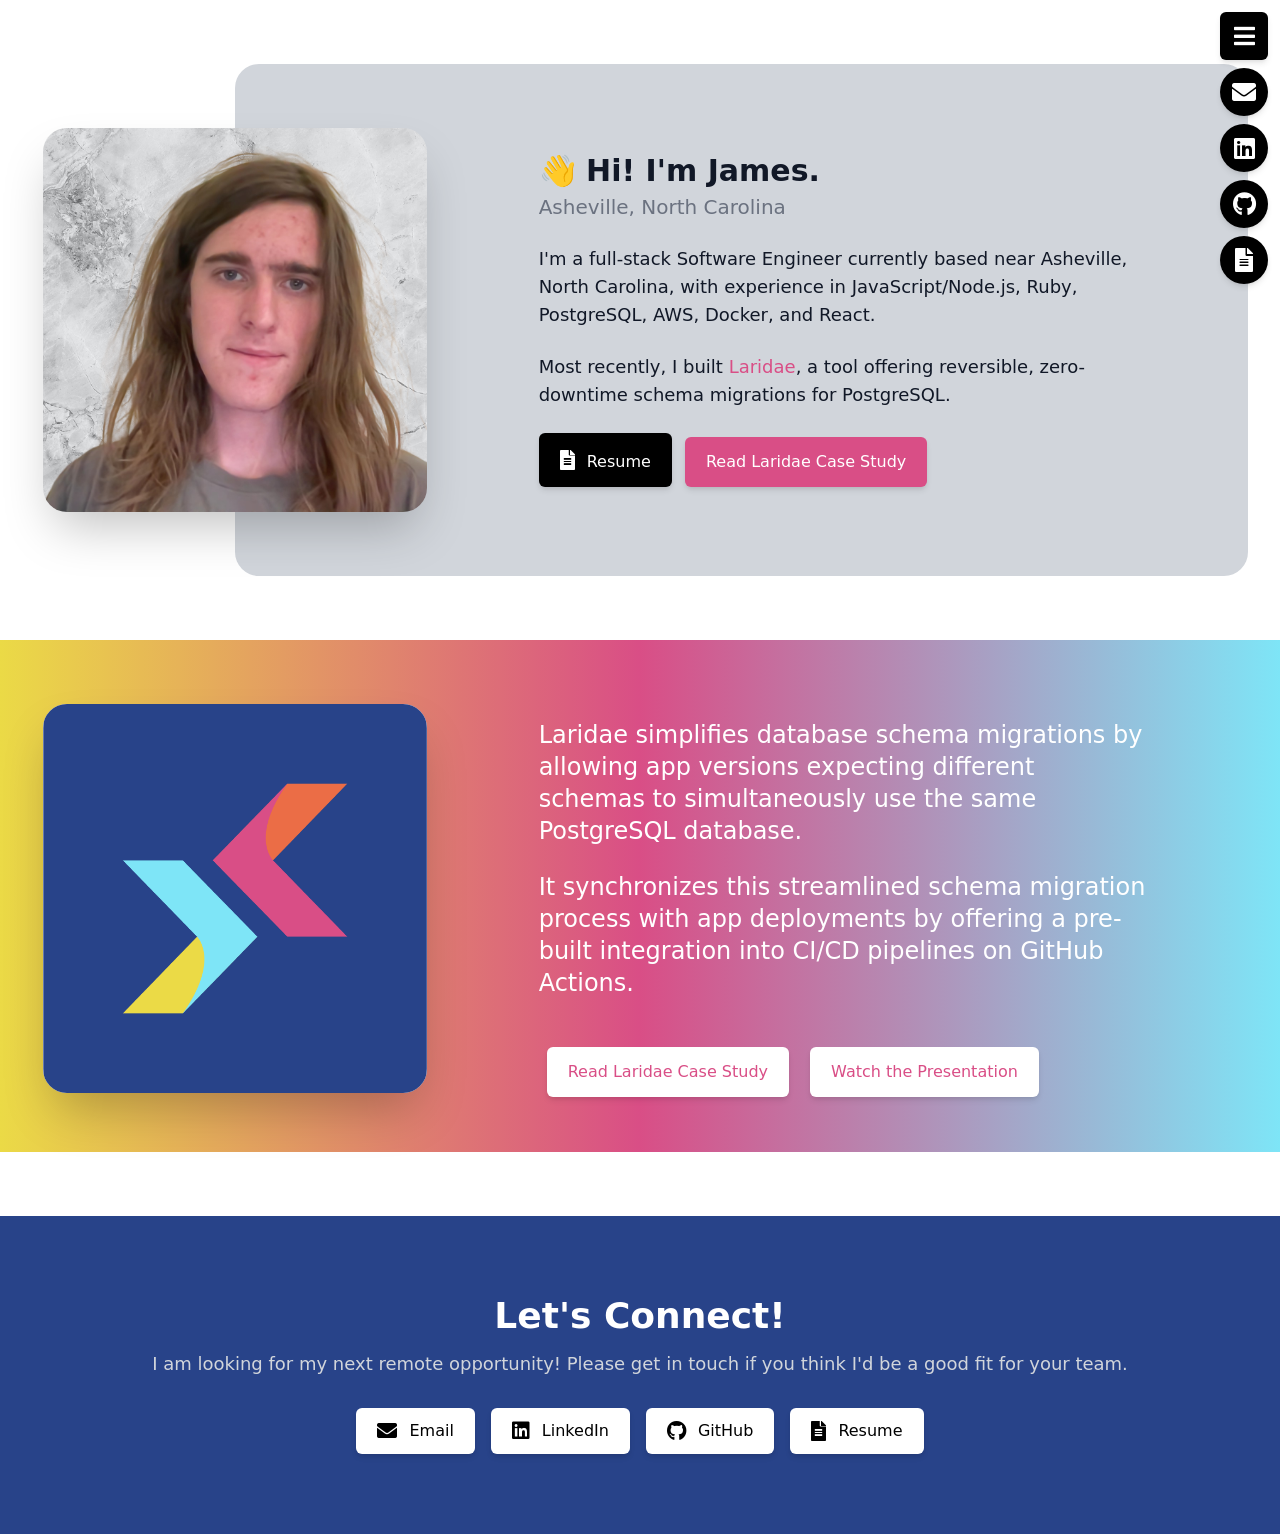
==== commit 64bc5ad7: "deploy" ====
--- a/index.html
+++ b/index.html
@@ -36,7 +36,7 @@
         <i class="fab fa-linkedin"></i>
       </a>
       <a
-        href="https://github.com/closetsolipsist/"
+        href="https://github.com/james-e-thompson/"
         class="menuItem flex h-12 items-center shadow-md justify-center border border-transparent font-medium rounded-full text-white bg-black hover:bg-gray-600"
         target="_blank"
       >
@@ -101,7 +101,7 @@
                 Most recently, I built
                 <a
                   class="text-laridaepink hover:text-laridaeorange"
-                  href="https://laridae-migrations.github.io//"
+                  href="https://laridae-migrations.github.io/"
                   target="_blank"
                   >Laridae</a
                 >, a tool offering reversible, zero-downtime schema migrations
@@ -149,11 +149,12 @@
               ></div>
               <div class="max-w-sm mx-auto px-4 sm:px-6 lg:p-0">
                 <div class="aspect-w-1 aspect-h-1">
-                  <img
-                    class="object-cover object-center bg-white rounded-3xl shadow-2xl"
-                    src="/assets/laridae_graphic.a916222d.png"
-                    alt=""
-                  />
+                  <a href="https://laridae-migrations.github.io"
+                    ><img
+                      class="object-cover object-center bg-white rounded-3xl shadow-2xl"
+                      src="/assets/laridae_graphic.a916222d.png"
+                      alt=""
+                  /></a>
                 </div>
               </div>
             </div>
@@ -244,7 +245,7 @@
             >LinkedIn
           </a>
           <a
-            href="https://github.com/closetsolipsist/"
+            href="https://github.com/james-e-thompson/"
             class="w-2/5 mt-4 mx-2 inline-flex items-center shadow-md justify-center px-5 py-2 border border-transparent font-medium rounded-md text-black bg-white hover:bg-gray-300 sm:w-auto"
             target="_blank"
           >
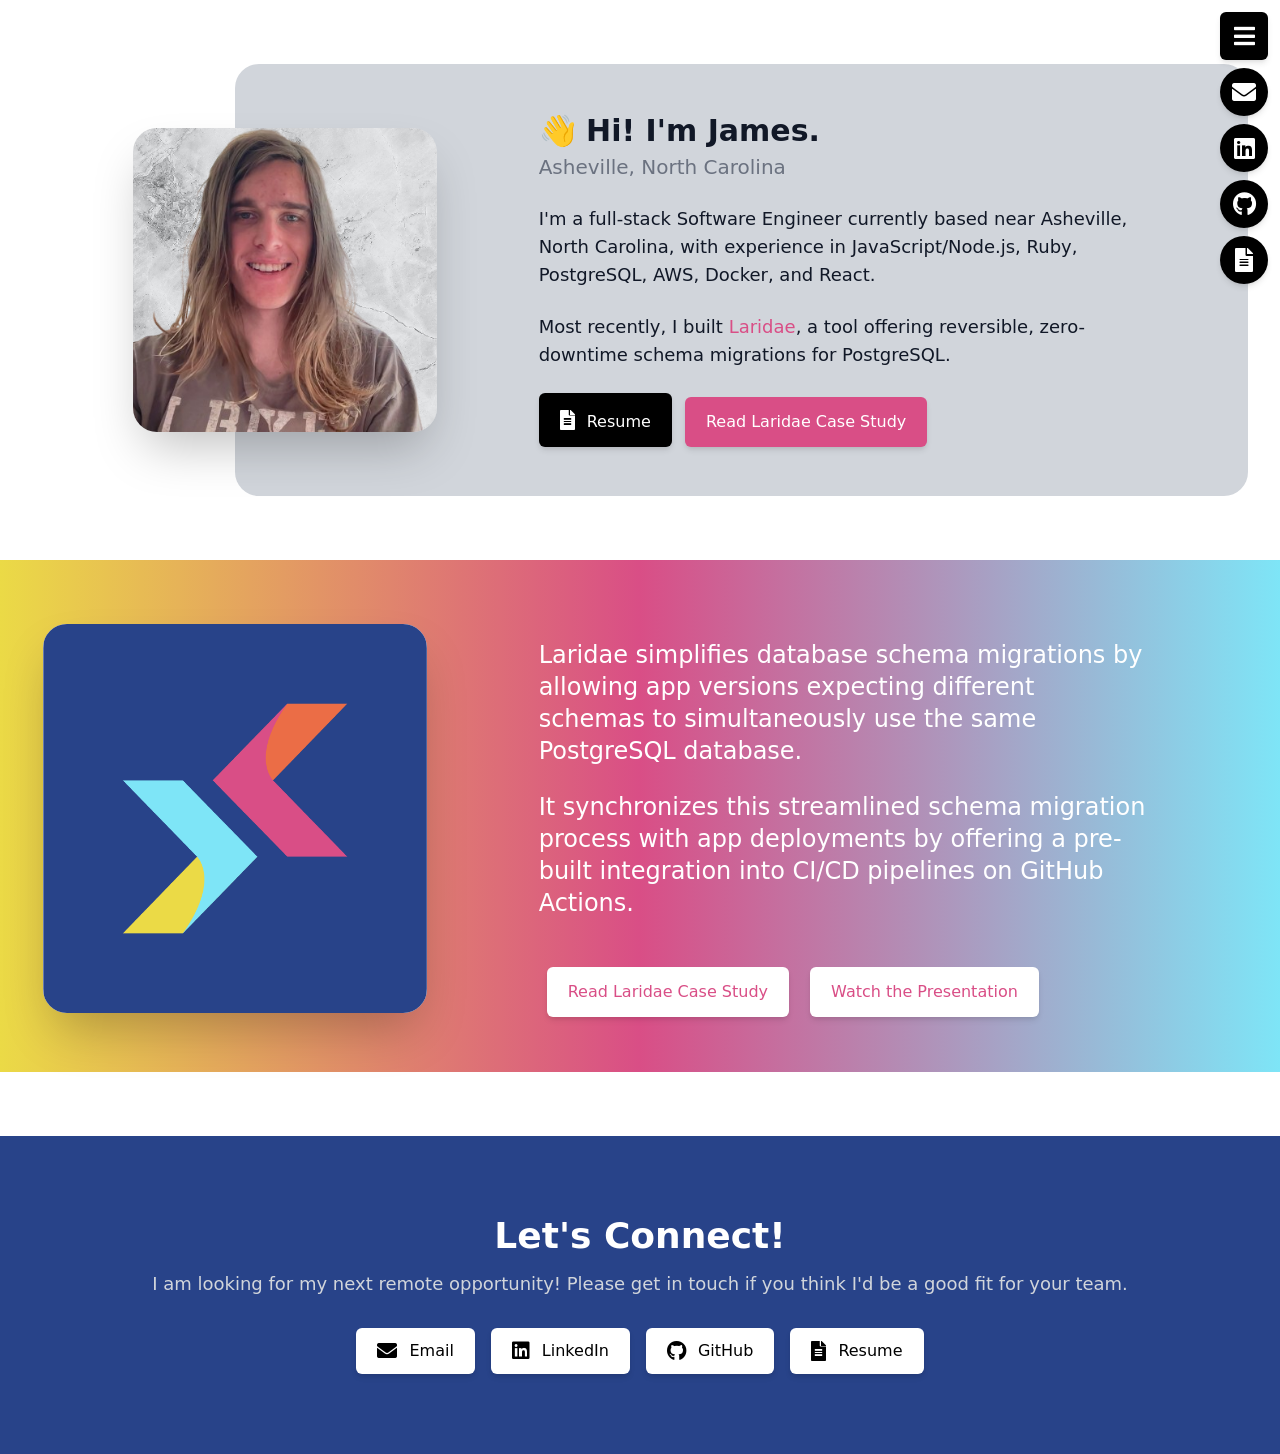
==== commit 64e7737d: "deploy" ====
--- a/index.html
+++ b/index.html
@@ -8,8 +8,8 @@
       rel="stylesheet"
       href="https://cdnjs.cloudflare.com/ajax/libs/font-awesome/5.15.3/css/all.min.css"
     />
-  <script type="module" crossorigin src="/assets/index.46dc2348.js"></script>
-  <link rel="stylesheet" href="/assets/index.3bbf7dc1.css">
+  <script type="module" crossorigin src="/assets/index.91c6a771.js"></script>
+  <link rel="stylesheet" href="/assets/index.5c85c26b.css">
 </head>
   <body>
     <!-- Contact Buttons -->
@@ -60,7 +60,7 @@
       <div class="max-w-7xl mx-auto bg-gray-300 lg:bg-transparent lg:px-8">
         <div class="lg:grid lg:grid-cols-12">
           <div
-            class="relative z-10 lg:col-start-1 lg:row-start-1 lg:col-span-4 lg:py-16 lg:bg-transparent"
+            class="relative z-10 lg:col-start-2 lg:row-start-1 lg:col-span-3 lg:py-16 lg:bg-transparent"
           >
             <div
               class="absolute inset-x-0 h-1/2 bg-white lg:hidden"
@@ -70,7 +70,7 @@
               <div class="aspect-w-1 aspect-h-1">
                 <img
                   class="object-cover object-center rounded-3xl shadow-2xl"
-                  src="/assets/James_Site.0a0a6d89.png"
+                  src="/assets/James_Site.3f4fc36a.png"
                   alt=""
                 />
               </div>
--- a/assets/index.5c85c26b.css
+++ b/assets/index.5c85c26b.css
@@ -0,0 +1 @@
+/*! tailwindcss v2.1.4 | MIT License | https://tailwindcss.com *//*! modern-normalize v1.1.0 | MIT License | https://github.com/sindresorhus/modern-normalize */*,::after,::before{box-sizing:border-box}html{-moz-tab-size:4;-o-tab-size:4;tab-size:4}html{line-height:1.15;-webkit-text-size-adjust:100%}body{margin:0}body{font-family:system-ui,-apple-system,'Segoe UI',Roboto,Helvetica,Arial,sans-serif,'Apple Color Emoji','Segoe UI Emoji'}hr{height:0;color:inherit}abbr[title]{-webkit-text-decoration:underline dotted;text-decoration:underline dotted}b,strong{font-weight:bolder}code,kbd,pre,samp{font-family:ui-monospace,SFMono-Regular,Consolas,'Liberation Mono',Menlo,monospace;font-size:1em}small{font-size:80%}sub,sup{font-size:75%;line-height:0;position:relative;vertical-align:baseline}sub{bottom:-.25em}sup{top:-.5em}table{text-indent:0;border-color:inherit}button,input,optgroup,select,textarea{font-family:inherit;font-size:100%;line-height:1.15;margin:0}button,select{text-transform:none}[type=button],[type=reset],[type=submit],button{-webkit-appearance:button}legend{padding:0}progress{vertical-align:baseline}[type=search]{-webkit-appearance:textfield;outline-offset:-2px}summary{display:list-item}blockquote,dd,dl,figure,h1,h2,h3,h4,h5,h6,hr,p,pre{margin:0}button{background-color:transparent;background-image:none}button:focus{outline:1px dotted;outline:5px auto -webkit-focus-ring-color}fieldset{margin:0;padding:0}ol,ul{list-style:none;margin:0;padding:0}html{font-family:ui-sans-serif,system-ui,-apple-system,BlinkMacSystemFont,"Segoe UI",Roboto,"Helvetica Neue",Arial,"Noto Sans",sans-serif,"Apple Color Emoji","Segoe UI Emoji","Segoe UI Symbol","Noto Color Emoji";line-height:1.5}body{font-family:inherit;line-height:inherit}*,::after,::before{box-sizing:border-box;border-width:0;border-style:solid;border-color:#e5e7eb}hr{border-top-width:1px}img{border-style:solid}textarea{resize:vertical}input::-moz-placeholder,textarea::-moz-placeholder{opacity:1;color:#9ca3af}input:-ms-input-placeholder,textarea:-ms-input-placeholder{opacity:1;color:#9ca3af}input::placeholder,textarea::placeholder{opacity:1;color:#9ca3af}[role=button],button{cursor:pointer}table{border-collapse:collapse}h1,h2,h3,h4,h5,h6{font-size:inherit;font-weight:inherit}a{color:inherit;text-decoration:inherit}button,input,optgroup,select,textarea{padding:0;line-height:inherit;color:inherit}code,kbd,pre,samp{font-family:ui-monospace,SFMono-Regular,Menlo,Monaco,Consolas,"Liberation Mono","Courier New",monospace}audio,canvas,embed,iframe,img,object,svg,video{display:block;vertical-align:middle}img,video{max-width:100%;height:auto}.container{width:100%}@media (min-width:640px){.container{max-width:640px}}@media (min-width:768px){.container{max-width:768px}}@media (min-width:1024px){.container{max-width:1024px}}@media (min-width:1280px){.container{max-width:1280px}}@media (min-width:1536px){.container{max-width:1536px}}.aspect-w-1,.aspect-w-3{position:relative;padding-bottom:calc(var(--tw-aspect-h)/ var(--tw-aspect-w) * 100%)}.aspect-w-1>*,.aspect-w-3>*{position:absolute;height:100%;width:100%;top:0;right:0;bottom:0;left:0}.aspect-none{position:static;padding-bottom:0}.aspect-none>*{position:static;height:auto;width:auto;top:auto;right:auto;bottom:auto;left:auto}.aspect-w-1{--tw-aspect-w:1}.aspect-w-3{--tw-aspect-w:3}.aspect-h-1{--tw-aspect-h:1}.aspect-h-2{--tw-aspect-h:2}.aspect-h-4{--tw-aspect-h:4}.space-y-2>:not([hidden])~:not([hidden]){--tw-space-y-reverse:0;margin-top:calc(.5rem * calc(1 - var(--tw-space-y-reverse)));margin-bottom:calc(.5rem * var(--tw-space-y-reverse))}.space-y-3>:not([hidden])~:not([hidden]){--tw-space-y-reverse:0;margin-top:calc(.75rem * calc(1 - var(--tw-space-y-reverse)));margin-bottom:calc(.75rem * var(--tw-space-y-reverse))}.space-x-4>:not([hidden])~:not([hidden]){--tw-space-x-reverse:0;margin-right:calc(1rem * var(--tw-space-x-reverse));margin-left:calc(1rem * calc(1 - var(--tw-space-x-reverse)))}.space-y-reverse>:not([hidden])~:not([hidden]){--tw-space-y-reverse:1}.space-x-reverse>:not([hidden])~:not([hidden]){--tw-space-x-reverse:1}.divide-y-0>:not([hidden])~:not([hidden]){--tw-divide-y-reverse:0;border-top-width:calc(0px * calc(1 - var(--tw-divide-y-reverse)));border-bottom-width:calc(0px * var(--tw-divide-y-reverse))}.divide-x-0>:not([hidden])~:not([hidden]){--tw-divide-x-reverse:0;border-right-width:calc(0px * var(--tw-divide-x-reverse));border-left-width:calc(0px * calc(1 - var(--tw-divide-x-reverse)))}.divide-x-2>:not([hidden])~:not([hidden]){--tw-divide-x-reverse:0;border-right-width:calc(2px * var(--tw-divide-x-reverse));border-left-width:calc(2px * calc(1 - var(--tw-divide-x-reverse)))}.divide-y-4>:not([hidden])~:not([hidden]){--tw-divide-y-reverse:0;border-top-width:calc(4px * calc(1 - var(--tw-divide-y-reverse)));border-bottom-width:calc(4px * var(--tw-divide-y-reverse))}.divide-y>:not([hidden])~:not([hidden]){--tw-divide-y-reverse:0;border-top-width:calc(1px * calc(1 - var(--tw-divide-y-reverse)));border-bottom-width:calc(1px * var(--tw-divide-y-reverse))}.divide-x>:not([hidden])~:not([hidden]){--tw-divide-x-reverse:0;border-right-width:calc(1px * var(--tw-divide-x-reverse));border-left-width:calc(1px * calc(1 - var(--tw-divide-x-reverse)))}.divide-y-reverse>:not([hidden])~:not([hidden]){--tw-divide-y-reverse:1}.divide-x-reverse>:not([hidden])~:not([hidden]){--tw-divide-x-reverse:1}.divide-gray-200>:not([hidden])~:not([hidden]){--tw-divide-opacity:1;border-color:rgba(229,231,235,var(--tw-divide-opacity))}.divide-solid>:not([hidden])~:not([hidden]){border-style:solid}.divide-dashed>:not([hidden])~:not([hidden]){border-style:dashed}.divide-dotted>:not([hidden])~:not([hidden]){border-style:dotted}.divide-double>:not([hidden])~:not([hidden]){border-style:double}.divide-none>:not([hidden])~:not([hidden]){border-style:none}.divide-opacity-50>:not([hidden])~:not([hidden]){--tw-divide-opacity:0.5}.sr-only{position:absolute;width:1px;height:1px;padding:0;margin:-1px;overflow:hidden;clip:rect(0,0,0,0);white-space:nowrap;border-width:0}.not-sr-only{position:static;width:auto;height:auto;padding:0;margin:0;overflow:visible;clip:auto;white-space:normal}.appearance-none{-webkit-appearance:none;-moz-appearance:none;appearance:none}.bg-fixed{background-attachment:fixed}.bg-local{background-attachment:local}.bg-scroll{background-attachment:scroll}.bg-clip-border{background-clip:border-box}.bg-clip-padding{background-clip:padding-box}.bg-clip-content{background-clip:content-box}.bg-clip-text{-webkit-background-clip:text;background-clip:text}.bg-black{--tw-bg-opacity:1;background-color:rgba(0,0,0,var(--tw-bg-opacity))}.bg-white{--tw-bg-opacity:1;background-color:rgba(255,255,255,var(--tw-bg-opacity))}.bg-gray-300{--tw-bg-opacity:1;background-color:rgba(209,213,219,var(--tw-bg-opacity))}.bg-green-500{--tw-bg-opacity:1;background-color:rgba(16,185,129,var(--tw-bg-opacity))}.bg-blue-500{--tw-bg-opacity:1;background-color:rgba(59,130,246,var(--tw-bg-opacity))}.bg-pink-500{--tw-bg-opacity:1;background-color:rgba(236,72,153,var(--tw-bg-opacity))}.bg-laridaepink{--tw-bg-opacity:1;background-color:rgba(217,78,134,var(--tw-bg-opacity))}.bg-laridaeblue{--tw-bg-opacity:1;background-color:rgba(40,67,137,var(--tw-bg-opacity))}.hover\:bg-white:hover{--tw-bg-opacity:1;background-color:rgba(255,255,255,var(--tw-bg-opacity))}.hover\:bg-gray-300:hover{--tw-bg-opacity:1;background-color:rgba(209,213,219,var(--tw-bg-opacity))}.hover\:bg-gray-600:hover{--tw-bg-opacity:1;background-color:rgba(75,85,99,var(--tw-bg-opacity))}.hover\:bg-blue-700:hover{--tw-bg-opacity:1;background-color:rgba(29,78,216,var(--tw-bg-opacity))}.hover\:bg-laridaeorange:hover{--tw-bg-opacity:1;background-color:rgba(235,109,70,var(--tw-bg-opacity))}.bg-gradient-to-r{background-image:linear-gradient(to right,var(--tw-gradient-stops))}.from-red-300{--tw-gradient-from:#fca5a5;--tw-gradient-stops:var(--tw-gradient-from),var(--tw-gradient-to, rgba(252, 165, 165, 0))}.from-laridaeyellow{--tw-gradient-from:#EBDA46;--tw-gradient-stops:var(--tw-gradient-from),var(--tw-gradient-to, rgba(235, 218, 70, 0))}.via-purple-200{--tw-gradient-stops:var(--tw-gradient-from),#ddd6fe,var(--tw-gradient-to, rgba(221, 214, 254, 0))}.via-laridaepink{--tw-gradient-stops:var(--tw-gradient-from),#D94E86,var(--tw-gradient-to, rgba(217, 78, 134, 0))}.to-blue-400{--tw-gradient-to:#60a5fa}.to-laridaecyan{--tw-gradient-to:#7EE5F7}.bg-opacity-20{--tw-bg-opacity:0.2}.bg-opacity-50{--tw-bg-opacity:0.5}.bg-top{background-position:top}.bg-repeat{background-repeat:repeat}.bg-no-repeat{background-repeat:no-repeat}.bg-repeat-x{background-repeat:repeat-x}.bg-repeat-y{background-repeat:repeat-y}.bg-repeat-round{background-repeat:round}.bg-repeat-space{background-repeat:space}.bg-cover{background-size:cover}.border-collapse{border-collapse:collapse}.border-separate{border-collapse:separate}.border-transparent{border-color:transparent}.border-black{--tw-border-opacity:1;border-color:rgba(0,0,0,var(--tw-border-opacity))}.border-opacity-10{--tw-border-opacity:0.1}.rounded{border-radius:.25rem}.rounded-md{border-radius:.375rem}.rounded-lg{border-radius:.5rem}.rounded-3xl{border-radius:1.5rem}.rounded-full{border-radius:9999px}.rounded-t{border-top-left-radius:.25rem;border-top-right-radius:.25rem}.rounded-r{border-top-right-radius:.25rem;border-bottom-right-radius:.25rem}.rounded-b{border-bottom-right-radius:.25rem;border-bottom-left-radius:.25rem}.rounded-l{border-top-left-radius:.25rem;border-bottom-left-radius:.25rem}.rounded-tl{border-top-left-radius:.25rem}.rounded-tr{border-top-right-radius:.25rem}.rounded-br{border-bottom-right-radius:.25rem}.rounded-bl{border-bottom-left-radius:.25rem}.border-solid{border-style:solid}.border-dashed{border-style:dashed}.border-dotted{border-style:dotted}.border-double{border-style:double}.border-none{border-style:none}.border-2{border-width:2px}.border{border-width:1px}.border-t{border-top-width:1px}.border-r{border-right-width:1px}.border-b{border-bottom-width:1px}.border-l{border-left-width:1px}.decoration-slice{-webkit-box-decoration-break:slice;box-decoration-break:slice}.decoration-clone{-webkit-box-decoration-break:clone;box-decoration-break:clone}.box-border{box-sizing:border-box}.box-content{box-sizing:content-box}.cursor-pointer{cursor:pointer}.block{display:block}.inline-block{display:inline-block}.inline{display:inline}.flex{display:flex}.inline-flex{display:inline-flex}.table{display:table}.inline-table{display:inline-table}.table-caption{display:table-caption}.table-cell{display:table-cell}.table-column{display:table-column}.table-column-group{display:table-column-group}.table-footer-group{display:table-footer-group}.table-header-group{display:table-header-group}.table-row-group{display:table-row-group}.table-row{display:table-row}.flow-root{display:flow-root}.grid{display:grid}.inline-grid{display:inline-grid}.contents{display:contents}.list-item{display:list-item}.hidden{display:none}.flex-row{flex-direction:row}.flex-row-reverse{flex-direction:row-reverse}.flex-col{flex-direction:column}.flex-col-reverse{flex-direction:column-reverse}.flex-wrap{flex-wrap:wrap}.flex-wrap-reverse{flex-wrap:wrap-reverse}.flex-nowrap{flex-wrap:nowrap}.place-items-start{place-items:start}.place-items-end{place-items:end}.place-items-center{place-items:center}.place-items-stretch{place-items:stretch}.place-content-center{place-content:center}.place-content-start{place-content:start}.place-content-end{place-content:end}.place-content-between{place-content:space-between}.place-content-around{place-content:space-around}.place-content-evenly{place-content:space-evenly}.place-content-stretch{place-content:stretch}.place-self-auto{place-self:auto}.place-self-start{place-self:start}.place-self-end{place-self:end}.place-self-center{place-self:center}.place-self-stretch{place-self:stretch}.items-start{align-items:flex-start}.items-end{align-items:flex-end}.items-center{align-items:center}.items-baseline{align-items:baseline}.items-stretch{align-items:stretch}.content-center{align-content:center}.content-start{align-content:flex-start}.content-end{align-content:flex-end}.content-between{align-content:space-between}.content-around{align-content:space-around}.content-evenly{align-content:space-evenly}.self-auto{align-self:auto}.self-start{align-self:flex-start}.self-end{align-self:flex-end}.self-center{align-self:center}.self-stretch{align-self:stretch}.justify-items-start{justify-items:start}.justify-items-end{justify-items:end}.justify-items-center{justify-items:center}.justify-items-stretch{justify-items:stretch}.justify-start{justify-content:flex-start}.justify-end{justify-content:flex-end}.justify-center{justify-content:center}.justify-between{justify-content:space-between}.justify-around{justify-content:space-around}.justify-evenly{justify-content:space-evenly}.justify-self-auto{justify-self:auto}.justify-self-start{justify-self:start}.justify-self-end{justify-self:end}.justify-self-center{justify-self:center}.justify-self-stretch{justify-self:stretch}.flex-1{flex:1 1 0%}.flex-grow-0{flex-grow:0}.flex-grow{flex-grow:1}.flex-shrink-0{flex-shrink:0}.flex-shrink{flex-shrink:1}.order-2{order:2}.order-last{order:9999}.float-right{float:right}.float-left{float:left}.float-none{float:none}.clear-left{clear:left}.clear-right{clear:right}.clear-both{clear:both}.clear-none{clear:none}.font-sans{font-family:ui-sans-serif,system-ui,-apple-system,BlinkMacSystemFont,"Segoe UI",Roboto,"Helvetica Neue",Arial,"Noto Sans",sans-serif,"Apple Color Emoji","Segoe UI Emoji","Segoe UI Symbol","Noto Color Emoji"}.font-normal{font-weight:400}.font-medium{font-weight:500}.font-semibold{font-weight:600}.font-bold{font-weight:700}.font-extrabold{font-weight:800}.font-black{font-weight:900}.h-12{height:3rem}.h-16{height:4rem}.h-1\/2{height:50%}.text-base{font-size:1rem;line-height:1.5rem}.text-lg{font-size:1.125rem;line-height:1.75rem}.text-xl{font-size:1.25rem;line-height:1.75rem}.text-2xl{font-size:1.5rem;line-height:2rem}.text-3xl{font-size:1.875rem;line-height:2.25rem}.leading-5{line-height:1.25rem}.leading-6{line-height:1.5rem}.leading-relaxed{line-height:1.625}.list-inside{list-style-position:inside}.list-outside{list-style-position:outside}.list-disc{list-style-type:disc}.m-3{margin:.75rem}.m-4{margin:1rem}.m-5{margin:1.25rem}.m-8{margin:2rem}.m-14{margin:3.5rem}.m-16{margin:4rem}.my-2{margin-top:.5rem;margin-bottom:.5rem}.mx-2{margin-left:.5rem;margin-right:.5rem}.mx-auto{margin-left:auto;margin-right:auto}.mt-0{margin-top:0}.mt-1{margin-top:.25rem}.mr-1{margin-right:.25rem}.mt-2{margin-top:.5rem}.mr-3{margin-right:.75rem}.mb-3{margin-bottom:.75rem}.mt-4{margin-top:1rem}.mb-4{margin-bottom:1rem}.ml-4{margin-left:1rem}.mt-6{margin-top:1.5rem}.max-h-screen{max-height:100vh}.max-w-sm{max-width:24rem}.max-w-md{max-width:28rem}.max-w-7xl{max-width:80rem}.max-w-full{max-width:100%}.min-h-0{min-height:0}.min-w-min{min-width:-webkit-min-content;min-width:-moz-min-content;min-width:min-content}.object-contain{-o-object-fit:contain;object-fit:contain}.object-cover{-o-object-fit:cover;object-fit:cover}.object-fill{-o-object-fit:fill;object-fit:fill}.object-none{-o-object-fit:none;object-fit:none}.object-scale-down{-o-object-fit:scale-down;object-fit:scale-down}.object-bottom{-o-object-position:bottom;object-position:bottom}.object-center{-o-object-position:center;object-position:center}.opacity-90{opacity:.9}.group:hover .group-hover\:opacity-100{opacity:1}.hover\:opacity-70:hover{opacity:.7}.outline-none{outline:2px solid transparent;outline-offset:2px}.outline-black{outline:2px dotted #000;outline-offset:2px}.overflow-auto{overflow:auto}.overflow-hidden{overflow:hidden}.overflow-visible{overflow:visible}.overflow-scroll{overflow:scroll}.overflow-x-auto{overflow-x:auto}.overflow-y-auto{overflow-y:auto}.overflow-x-hidden{overflow-x:hidden}.overflow-y-hidden{overflow-y:hidden}.overflow-x-visible{overflow-x:visible}.overflow-y-visible{overflow-y:visible}.overflow-x-scroll{overflow-x:scroll}.overflow-y-scroll{overflow-y:scroll}.overscroll-auto{-ms-scroll-chaining:chained;overscroll-behavior:auto}.overscroll-contain{-ms-scroll-chaining:none;overscroll-behavior:contain}.overscroll-none{-ms-scroll-chaining:none;overscroll-behavior:none}.overscroll-y-auto{overscroll-behavior-y:auto}.overscroll-y-contain{overscroll-behavior-y:contain}.overscroll-y-none{overscroll-behavior-y:none}.overscroll-x-auto{overscroll-behavior-x:auto}.overscroll-x-contain{overscroll-behavior-x:contain}.overscroll-x-none{overscroll-behavior-x:none}.p-1{padding:.25rem}.p-4{padding:1rem}.py-2{padding-top:.5rem;padding-bottom:.5rem}.py-3{padding-top:.75rem;padding-bottom:.75rem}.px-3{padding-left:.75rem;padding-right:.75rem}.px-4{padding-left:1rem;padding-right:1rem}.px-5{padding-left:1.25rem;padding-right:1.25rem}.py-7{padding-top:1.75rem;padding-bottom:1.75rem}.py-12{padding-top:3rem;padding-bottom:3rem}.py-16{padding-top:4rem;padding-bottom:4rem}.pt-1{padding-top:.25rem}.pr-1{padding-right:.25rem}.pr-2{padding-right:.5rem}.pb-3{padding-bottom:.75rem}.pt-4{padding-top:1rem}.pl-4{padding-left:1rem}.pb-16{padding-bottom:4rem}.placeholder-green-300::-moz-placeholder{--tw-placeholder-opacity:1;color:rgba(110,231,183,var(--tw-placeholder-opacity))}.placeholder-green-300:-ms-input-placeholder{--tw-placeholder-opacity:1;color:rgba(110,231,183,var(--tw-placeholder-opacity))}.placeholder-green-300::placeholder{--tw-placeholder-opacity:1;color:rgba(110,231,183,var(--tw-placeholder-opacity))}.placeholder-opacity-60::-moz-placeholder{--tw-placeholder-opacity:0.6}.placeholder-opacity-60:-ms-input-placeholder{--tw-placeholder-opacity:0.6}.placeholder-opacity-60::placeholder{--tw-placeholder-opacity:0.6}.pointer-events-none{pointer-events:none}.pointer-events-auto{pointer-events:auto}.static{position:static}.fixed{position:fixed}.absolute{position:absolute}.relative{position:relative}.sticky{position:sticky}.inset-0{top:0;right:0;bottom:0;left:0}.inset-x-0{right:0;left:0}.inset-x-2{right:.5rem;left:.5rem}.inset-y-4{top:1rem;bottom:1rem}.top-0{top:0}.top-3{top:.75rem}.right-3{right:.75rem}.top-6{top:1.5rem}.right-8{right:2rem}.bottom-12{bottom:3rem}.left-16{left:4rem}.resize-none{resize:none}.resize-y{resize:vertical}.resize-x{resize:horizontal}.resize{resize:both}*{--tw-shadow:0 0 #0000}.shadow-sm{--tw-shadow:0 1px 2px 0 rgba(0, 0, 0, 0.05);box-shadow:var(--tw-ring-offset-shadow,0 0 #0000),var(--tw-ring-shadow,0 0 #0000),var(--tw-shadow)}.shadow{--tw-shadow:0 1px 3px 0 rgba(0, 0, 0, 0.1),0 1px 2px 0 rgba(0, 0, 0, 0.06);box-shadow:var(--tw-ring-offset-shadow,0 0 #0000),var(--tw-ring-shadow,0 0 #0000),var(--tw-shadow)}.shadow-md{--tw-shadow:0 4px 6px -1px rgba(0, 0, 0, 0.1),0 2px 4px -1px rgba(0, 0, 0, 0.06);box-shadow:var(--tw-ring-offset-shadow,0 0 #0000),var(--tw-ring-shadow,0 0 #0000),var(--tw-shadow)}.shadow-lg{--tw-shadow:0 10px 15px -3px rgba(0, 0, 0, 0.1),0 4px 6px -2px rgba(0, 0, 0, 0.05);box-shadow:var(--tw-ring-offset-shadow,0 0 #0000),var(--tw-ring-shadow,0 0 #0000),var(--tw-shadow)}.shadow-2xl{--tw-shadow:0 25px 50px -12px rgba(0, 0, 0, 0.25);box-shadow:var(--tw-ring-offset-shadow,0 0 #0000),var(--tw-ring-shadow,0 0 #0000),var(--tw-shadow)}.group:hover .group-hover\:shadow-md{--tw-shadow:0 4px 6px -1px rgba(0, 0, 0, 0.1),0 2px 4px -1px rgba(0, 0, 0, 0.06);box-shadow:var(--tw-ring-offset-shadow,0 0 #0000),var(--tw-ring-shadow,0 0 #0000),var(--tw-shadow)}.focus-within\:shadow-md:focus-within{--tw-shadow:0 4px 6px -1px rgba(0, 0, 0, 0.1),0 2px 4px -1px rgba(0, 0, 0, 0.06);box-shadow:var(--tw-ring-offset-shadow,0 0 #0000),var(--tw-ring-shadow,0 0 #0000),var(--tw-shadow)}.hover\:shadow-md:hover{--tw-shadow:0 4px 6px -1px rgba(0, 0, 0, 0.1),0 2px 4px -1px rgba(0, 0, 0, 0.06);box-shadow:var(--tw-ring-offset-shadow,0 0 #0000),var(--tw-ring-shadow,0 0 #0000),var(--tw-shadow)}.hover\:shadow-lg:hover{--tw-shadow:0 10px 15px -3px rgba(0, 0, 0, 0.1),0 4px 6px -2px rgba(0, 0, 0, 0.05);box-shadow:var(--tw-ring-offset-shadow,0 0 #0000),var(--tw-ring-shadow,0 0 #0000),var(--tw-shadow)}.focus\:shadow-md:focus{--tw-shadow:0 4px 6px -1px rgba(0, 0, 0, 0.1),0 2px 4px -1px rgba(0, 0, 0, 0.06);box-shadow:var(--tw-ring-offset-shadow,0 0 #0000),var(--tw-ring-shadow,0 0 #0000),var(--tw-shadow)}*{--tw-ring-inset:var(--tw-empty, );/*!*//*!*/--tw-ring-offset-width:0px;--tw-ring-offset-color:#fff;--tw-ring-color:rgba(59, 130, 246, 0.5);--tw-ring-offset-shadow:0 0 #0000;--tw-ring-shadow:0 0 #0000}.ring-4{--tw-ring-offset-shadow:var(--tw-ring-inset) 0 0 0 var(--tw-ring-offset-width) var(--tw-ring-offset-color);--tw-ring-shadow:var(--tw-ring-inset) 0 0 0 calc(4px + var(--tw-ring-offset-width)) var(--tw-ring-color);box-shadow:var(--tw-ring-offset-shadow),var(--tw-ring-shadow),var(--tw-shadow,0 0 #0000)}.ring{--tw-ring-offset-shadow:var(--tw-ring-inset) 0 0 0 var(--tw-ring-offset-width) var(--tw-ring-offset-color);--tw-ring-shadow:var(--tw-ring-inset) 0 0 0 calc(3px + var(--tw-ring-offset-width)) var(--tw-ring-color);box-shadow:var(--tw-ring-offset-shadow),var(--tw-ring-shadow),var(--tw-shadow,0 0 #0000)}.ring-inset{--tw-ring-inset:inset}.focus\:ring-2:focus{--tw-ring-offset-shadow:var(--tw-ring-inset) 0 0 0 var(--tw-ring-offset-width) var(--tw-ring-offset-color);--tw-ring-shadow:var(--tw-ring-inset) 0 0 0 calc(2px + var(--tw-ring-offset-width)) var(--tw-ring-color);box-shadow:var(--tw-ring-offset-shadow),var(--tw-ring-shadow),var(--tw-shadow,0 0 #0000)}.ring-offset-blue-300{--tw-ring-offset-color:#93c5fd}.ring-offset-2{--tw-ring-offset-width:2px}.ring-white{--tw-ring-opacity:1;--tw-ring-color:rgba(255, 255, 255, var(--tw-ring-opacity))}.focus\:ring-blue-500:focus{--tw-ring-opacity:1;--tw-ring-color:rgba(59, 130, 246, var(--tw-ring-opacity))}.ring-opacity-40{--tw-ring-opacity:0.4}.fill-current{fill:currentColor}.stroke-current{stroke:currentColor}.stroke-2{stroke-width:2}.table-auto{table-layout:auto}.table-fixed{table-layout:fixed}.text-left{text-align:left}.text-center{text-align:center}.text-right{text-align:right}.text-justify{text-align:justify}.text-black{--tw-text-opacity:1;color:rgba(0,0,0,var(--tw-text-opacity))}.text-white{--tw-text-opacity:1;color:rgba(255,255,255,var(--tw-text-opacity))}.text-gray-300{--tw-text-opacity:1;color:rgba(209,213,219,var(--tw-text-opacity))}.text-gray-500{--tw-text-opacity:1;color:rgba(107,114,128,var(--tw-text-opacity))}.text-gray-900{--tw-text-opacity:1;color:rgba(17,24,39,var(--tw-text-opacity))}.text-red-500{--tw-text-opacity:1;color:rgba(239,68,68,var(--tw-text-opacity))}.text-indigo-500{--tw-text-opacity:1;color:rgba(99,102,241,var(--tw-text-opacity))}.text-laridaepink{--tw-text-opacity:1;color:rgba(217,78,134,var(--tw-text-opacity))}.hover\:text-laridaeorange:hover{--tw-text-opacity:1;color:rgba(235,109,70,var(--tw-text-opacity))}.text-opacity-10{--tw-text-opacity:0.1}.truncate{overflow:hidden;text-overflow:ellipsis;white-space:nowrap}.overflow-ellipsis{text-overflow:ellipsis}.overflow-clip{text-overflow:clip}.italic{font-style:italic}.not-italic{font-style:normal}.uppercase{text-transform:uppercase}.lowercase{text-transform:lowercase}.capitalize{text-transform:capitalize}.normal-case{text-transform:none}.underline{text-decoration:underline}.line-through{text-decoration:line-through}.no-underline{text-decoration:none}.antialiased{-webkit-font-smoothing:antialiased;-moz-osx-font-smoothing:grayscale}.subpixel-antialiased{-webkit-font-smoothing:auto;-moz-osx-font-smoothing:auto}.diagonal-fractions,.lining-nums,.oldstyle-nums,.ordinal,.proportional-nums,.slashed-zero,.stacked-fractions,.tabular-nums{--tw-ordinal:var(--tw-empty, );/*!*//*!*/--tw-slashed-zero:var(--tw-empty, );/*!*//*!*/--tw-numeric-figure:var(--tw-empty, );/*!*//*!*/--tw-numeric-spacing:var(--tw-empty, );/*!*//*!*/--tw-numeric-fraction:var(--tw-empty, );/*!*//*!*/font-variant-numeric:var(--tw-ordinal) var(--tw-slashed-zero) var(--tw-numeric-figure) var(--tw-numeric-spacing) var(--tw-numeric-fraction)}.normal-nums{font-variant-numeric:normal}.ordinal{--tw-ordinal:ordinal}.slashed-zero{--tw-slashed-zero:slashed-zero}.lining-nums{--tw-numeric-figure:lining-nums}.oldstyle-nums{--tw-numeric-figure:oldstyle-nums}.proportional-nums{--tw-numeric-spacing:proportional-nums}.tabular-nums{--tw-numeric-spacing:tabular-nums}.diagonal-fractions{--tw-numeric-fraction:diagonal-fractions}.stacked-fractions{--tw-numeric-fraction:stacked-fractions}.tracking-tight{letter-spacing:-.025em}.select-none{-webkit-user-select:none;-moz-user-select:none;-ms-user-select:none;user-select:none}.select-text{-webkit-user-select:text;-moz-user-select:text;-ms-user-select:text;user-select:text}.select-all{-webkit-user-select:all;-moz-user-select:all;user-select:all}.select-auto{-webkit-user-select:auto;-moz-user-select:auto;-ms-user-select:auto;user-select:auto}.align-baseline{vertical-align:baseline}.align-top{vertical-align:top}.align-middle{vertical-align:middle}.align-bottom{vertical-align:bottom}.align-text-top{vertical-align:text-top}.align-text-bottom{vertical-align:text-bottom}.visible{visibility:visible}.invisible{visibility:hidden}.whitespace-normal{white-space:normal}.whitespace-nowrap{white-space:nowrap}.whitespace-pre{white-space:pre}.whitespace-pre-line{white-space:pre-line}.whitespace-pre-wrap{white-space:pre-wrap}.break-normal{overflow-wrap:normal;word-break:normal}.break-words{overflow-wrap:break-word}.break-all{word-break:break-all}.w-12{width:3rem}.w-1\/2{width:50%}.w-2\/5{width:40%}.w-full{width:100%}.z-10{z-index:10}.z-30{z-index:30}.z-50{z-index:50}.isolate{isolation:isolate}.isolation-auto{isolation:auto}.gap-4{gap:1rem}.gap-x-2{-moz-column-gap:.5rem;column-gap:.5rem}.gap-y-3{row-gap:.75rem}.grid-flow-row{grid-auto-flow:row}.grid-flow-col{grid-auto-flow:column}.grid-flow-row-dense{grid-auto-flow:row dense}.grid-flow-col-dense{grid-auto-flow:column dense}.grid-cols-4{grid-template-columns:repeat(4,minmax(0,1fr))}.grid-cols-6{grid-template-columns:repeat(6,minmax(0,1fr))}.auto-cols-min{grid-auto-columns:-webkit-min-content;grid-auto-columns:min-content}.col-span-3{grid-column:span 3/span 3}.col-span-5{grid-column:span 5/span 5}.col-start-1{grid-column-start:1}.col-start-2{grid-column-start:2}.col-end-4{grid-column-end:4}.grid-rows-3{grid-template-rows:repeat(3,minmax(0,1fr))}.auto-rows-max{grid-auto-rows:-webkit-max-content;grid-auto-rows:max-content}.row-span-2{grid-row:span 2/span 2}.row-start-1{grid-row-start:1}.row-start-2{grid-row-start:2}.row-start-3{grid-row-start:3}.row-end-5{grid-row-end:5}.transform{--tw-translate-x:0;--tw-translate-y:0;--tw-rotate:0;--tw-skew-x:0;--tw-skew-y:0;--tw-scale-x:1;--tw-scale-y:1;transform:translateX(var(--tw-translate-x)) translateY(var(--tw-translate-y)) rotate(var(--tw-rotate)) skewX(var(--tw-skew-x)) skewY(var(--tw-skew-y)) scaleX(var(--tw-scale-x)) scaleY(var(--tw-scale-y))}.transform-gpu{--tw-translate-x:0;--tw-translate-y:0;--tw-rotate:0;--tw-skew-x:0;--tw-skew-y:0;--tw-scale-x:1;--tw-scale-y:1;transform:translate3d(var(--tw-translate-x),var(--tw-translate-y),0) rotate(var(--tw-rotate)) skewX(var(--tw-skew-x)) skewY(var(--tw-skew-y)) scaleX(var(--tw-scale-x)) scaleY(var(--tw-scale-y))}.transform-none{transform:none}.origin-top-right{transform-origin:top right}.scale-50{--tw-scale-x:.5;--tw-scale-y:.5}.scale-95{--tw-scale-x:.95;--tw-scale-y:.95}.hover\:scale-75:hover{--tw-scale-x:.75;--tw-scale-y:.75}.rotate-3{--tw-rotate:3deg}.translate-x-5{--tw-translate-x:1.25rem}.-translate-x-3{--tw-translate-x:-0.75rem}.-translate-x-4{--tw-translate-x:-1rem}.translate-y-6{--tw-translate-y:1.5rem}.skew-x-12{--tw-skew-x:12deg}.skew-y-12{--tw-skew-y:12deg}.transition-all{transition-property:all;transition-timing-function:cubic-bezier(.4,0,.2,1);transition-duration:150ms}.transition{transition-property:background-color,border-color,color,fill,stroke,opacity,box-shadow,transform,filter,-webkit-backdrop-filter;transition-property:background-color,border-color,color,fill,stroke,opacity,box-shadow,transform,filter,backdrop-filter;transition-property:background-color,border-color,color,fill,stroke,opacity,box-shadow,transform,filter,backdrop-filter,-webkit-backdrop-filter;transition-timing-function:cubic-bezier(.4,0,.2,1);transition-duration:150ms}.ease-in{transition-timing-function:cubic-bezier(.4,0,1,1)}.ease-out{transition-timing-function:cubic-bezier(0,0,.2,1)}.ease-in-out{transition-timing-function:cubic-bezier(.4,0,.2,1)}.duration-200{transition-duration:.2s}.delay-300{transition-delay:.3s}@-webkit-keyframes spin{to{transform:rotate(360deg)}}@keyframes spin{to{transform:rotate(360deg)}}@-webkit-keyframes ping{100%,75%{transform:scale(2);opacity:0}}@keyframes ping{100%,75%{transform:scale(2);opacity:0}}@-webkit-keyframes pulse{50%{opacity:.5}}@keyframes pulse{50%{opacity:.5}}@-webkit-keyframes bounce{0%,100%{transform:translateY(-25%);-webkit-animation-timing-function:cubic-bezier(.8,0,1,1);animation-timing-function:cubic-bezier(.8,0,1,1)}50%{transform:none;-webkit-animation-timing-function:cubic-bezier(0,0,.2,1);animation-timing-function:cubic-bezier(0,0,.2,1)}}@keyframes bounce{0%,100%{transform:translateY(-25%);-webkit-animation-timing-function:cubic-bezier(.8,0,1,1);animation-timing-function:cubic-bezier(.8,0,1,1)}50%{transform:none;-webkit-animation-timing-function:cubic-bezier(0,0,.2,1);animation-timing-function:cubic-bezier(0,0,.2,1)}}.animate-none{-webkit-animation:none;animation:none}.animate-spin{-webkit-animation:spin 1s linear infinite;animation:spin 1s linear infinite}.animate-pulse{-webkit-animation:pulse 2s cubic-bezier(.4,0,.6,1) infinite;animation:pulse 2s cubic-bezier(.4,0,.6,1) infinite}.mix-blend-normal{mix-blend-mode:normal}.mix-blend-multiply{mix-blend-mode:multiply}.mix-blend-screen{mix-blend-mode:screen}.mix-blend-overlay{mix-blend-mode:overlay}.mix-blend-darken{mix-blend-mode:darken}.mix-blend-lighten{mix-blend-mode:lighten}.mix-blend-color-dodge{mix-blend-mode:color-dodge}.mix-blend-color-burn{mix-blend-mode:color-burn}.mix-blend-hard-light{mix-blend-mode:hard-light}.mix-blend-soft-light{mix-blend-mode:soft-light}.mix-blend-difference{mix-blend-mode:difference}.mix-blend-exclusion{mix-blend-mode:exclusion}.mix-blend-hue{mix-blend-mode:hue}.mix-blend-saturation{mix-blend-mode:saturation}.mix-blend-color{mix-blend-mode:color}.mix-blend-luminosity{mix-blend-mode:luminosity}.bg-blend-normal{background-blend-mode:normal}.bg-blend-multiply{background-blend-mode:multiply}.bg-blend-screen{background-blend-mode:screen}.bg-blend-overlay{background-blend-mode:overlay}.bg-blend-darken{background-blend-mode:darken}.bg-blend-lighten{background-blend-mode:lighten}.bg-blend-color-dodge{background-blend-mode:color-dodge}.bg-blend-color-burn{background-blend-mode:color-burn}.bg-blend-hard-light{background-blend-mode:hard-light}.bg-blend-soft-light{background-blend-mode:soft-light}.bg-blend-difference{background-blend-mode:difference}.bg-blend-exclusion{background-blend-mode:exclusion}.bg-blend-hue{background-blend-mode:hue}.bg-blend-saturation{background-blend-mode:saturation}.bg-blend-color{background-blend-mode:color}.bg-blend-luminosity{background-blend-mode:luminosity}.filter{--tw-blur:var(--tw-empty, );/*!*//*!*/--tw-brightness:var(--tw-empty, );/*!*//*!*/--tw-contrast:var(--tw-empty, );/*!*//*!*/--tw-grayscale:var(--tw-empty, );/*!*//*!*/--tw-hue-rotate:var(--tw-empty, );/*!*//*!*/--tw-invert:var(--tw-empty, );/*!*//*!*/--tw-saturate:var(--tw-empty, );/*!*//*!*/--tw-sepia:var(--tw-empty, );/*!*//*!*/--tw-drop-shadow:var(--tw-empty, );/*!*//*!*/filter:var(--tw-blur) var(--tw-brightness) var(--tw-contrast) var(--tw-grayscale) var(--tw-hue-rotate) var(--tw-invert) var(--tw-saturate) var(--tw-sepia) var(--tw-drop-shadow)}.filter-none{filter:none}.blur{--tw-blur:blur(8px)}.blur-md{--tw-blur:blur(12px)}.brightness-150{--tw-brightness:brightness(1.5)}.contrast-50{--tw-contrast:contrast(.5)}.drop-shadow{--tw-drop-shadow:drop-shadow(0 1px 2px rgba(0, 0, 0, 0.1)) drop-shadow(0 1px 1px rgba(0, 0, 0, 0.06))}.drop-shadow-md{--tw-drop-shadow:drop-shadow(0 4px 3px rgba(0, 0, 0, 0.07)) drop-shadow(0 2px 2px rgba(0, 0, 0, 0.06))}.grayscale{--tw-grayscale:grayscale(100%)}.hue-rotate-60{--tw-hue-rotate:hue-rotate(60deg)}.invert{--tw-invert:invert(100%)}.saturate-200{--tw-saturate:saturate(2)}.sepia{--tw-sepia:sepia(100%)}.backdrop-filter{--tw-backdrop-blur:var(--tw-empty, );/*!*//*!*/--tw-backdrop-brightness:var(--tw-empty, );/*!*//*!*/--tw-backdrop-contrast:var(--tw-empty, );/*!*//*!*/--tw-backdrop-grayscale:var(--tw-empty, );/*!*//*!*/--tw-backdrop-hue-rotate:var(--tw-empty, );/*!*//*!*/--tw-backdrop-invert:var(--tw-empty, );/*!*//*!*/--tw-backdrop-opacity:var(--tw-empty, );/*!*//*!*/--tw-backdrop-saturate:var(--tw-empty, );/*!*//*!*/--tw-backdrop-sepia:var(--tw-empty, );/*!*//*!*/-webkit-backdrop-filter:var(--tw-backdrop-blur) var(--tw-backdrop-brightness) var(--tw-backdrop-contrast) var(--tw-backdrop-grayscale) var(--tw-backdrop-hue-rotate) var(--tw-backdrop-invert) var(--tw-backdrop-opacity) var(--tw-backdrop-saturate) var(--tw-backdrop-sepia);backdrop-filter:var(--tw-backdrop-blur) var(--tw-backdrop-brightness) var(--tw-backdrop-contrast) var(--tw-backdrop-grayscale) var(--tw-backdrop-hue-rotate) var(--tw-backdrop-invert) var(--tw-backdrop-opacity) var(--tw-backdrop-saturate) var(--tw-backdrop-sepia)}.backdrop-filter-none{-webkit-backdrop-filter:none;backdrop-filter:none}.backdrop-blur{--tw-backdrop-blur:blur(8px)}.backdrop-blur-lg{--tw-backdrop-blur:blur(16px)}.backdrop-brightness-50{--tw-backdrop-brightness:brightness(.5)}.backdrop-contrast-0{--tw-backdrop-contrast:contrast(0)}.backdrop-grayscale{--tw-backdrop-grayscale:grayscale(100%)}.backdrop-hue-rotate-90{--tw-backdrop-hue-rotate:hue-rotate(90deg)}.backdrop-invert{--tw-backdrop-invert:invert(100%)}.backdrop-opacity-75{--tw-backdrop-opacity:opacity(0.75)}.backdrop-saturate-150{--tw-backdrop-saturate:saturate(1.5)}.backdrop-sepia{--tw-backdrop-sepia:sepia(100%)}@media (min-width:640px){.sm\:container{width:100%}@media (min-width:640px){.sm\:container{max-width:640px}}@media (min-width:768px){.sm\:container{max-width:768px}}@media (min-width:1024px){.sm\:container{max-width:1024px}}@media (min-width:1280px){.sm\:container{max-width:1280px}}@media (min-width:1536px){.sm\:container{max-width:1536px}}.sm\:bg-green-500{--tw-bg-opacity:1;background-color:rgba(16,185,129,var(--tw-bg-opacity))}.sm\:inline-block{display:inline-block}.sm\:font-bold{font-weight:700}.sm\:text-4xl{font-size:2.25rem;line-height:2.5rem}.sm\:mx-2{margin-left:.5rem;margin-right:.5rem}.sm\:max-w-3xl{max-width:48rem}.sm\:px-6{padding-left:1.5rem;padding-right:1.5rem}.sm\:py-16{padding-top:4rem;padding-bottom:4rem}.sm\:py-20{padding-top:5rem;padding-bottom:5rem}.sm\:shadow-md{--tw-shadow:0 4px 6px -1px rgba(0, 0, 0, 0.1),0 2px 4px -1px rgba(0, 0, 0, 0.06);box-shadow:var(--tw-ring-offset-shadow,0 0 #0000),var(--tw-ring-shadow,0 0 #0000),var(--tw-shadow)}.sm\:text-center{text-align:center}.sm\:tabular-nums{--tw-ordinal:var(--tw-empty, );/*!*//*!*/--tw-slashed-zero:var(--tw-empty, );/*!*//*!*/--tw-numeric-figure:var(--tw-empty, );/*!*//*!*/--tw-numeric-spacing:var(--tw-empty, );/*!*//*!*/--tw-numeric-fraction:var(--tw-empty, );/*!*//*!*/font-variant-numeric:var(--tw-ordinal) var(--tw-slashed-zero) var(--tw-numeric-figure) var(--tw-numeric-spacing) var(--tw-numeric-fraction)}.sm\:tabular-nums{--tw-numeric-spacing:tabular-nums}.sm\:w-auto{width:auto}}@media (min-width:768px){.md\:container{width:100%}@media (min-width:640px){.md\:container{max-width:640px}}@media (min-width:768px){.md\:container{max-width:768px}}@media (min-width:1024px){.md\:container{max-width:1024px}}@media (min-width:1280px){.md\:container{max-width:1280px}}@media (min-width:1536px){.md\:container{max-width:1536px}}.md\:font-bold{font-weight:700}.md\:opacity-50{opacity:.5}.md\:hover\:opacity-20:hover{opacity:.2}.md\:shadow-sm{--tw-shadow:0 1px 2px 0 rgba(0, 0, 0, 0.05);box-shadow:var(--tw-ring-offset-shadow,0 0 #0000),var(--tw-ring-shadow,0 0 #0000),var(--tw-shadow)}.md\:shadow-md{--tw-shadow:0 4px 6px -1px rgba(0, 0, 0, 0.1),0 2px 4px -1px rgba(0, 0, 0, 0.06);box-shadow:var(--tw-ring-offset-shadow,0 0 #0000),var(--tw-ring-shadow,0 0 #0000),var(--tw-shadow)}.md\:text-center{text-align:center}}@media (min-width:1024px){.lg\:bg-transparent{background-color:transparent}.lg\:from-transparent{--tw-gradient-from:transparent;--tw-gradient-stops:var(--tw-gradient-from),var(--tw-gradient-to, rgba(0, 0, 0, 0))}.lg\:to-transparent{--tw-gradient-to:transparent}.lg\:rounded-3xl{border-radius:1.5rem}.lg\:block{display:block}.lg\:grid{display:grid}.lg\:hidden{display:none}.lg\:items-center{align-items:center}.lg\:font-light{font-weight:300}.lg\:font-bold{font-weight:700}.lg\:text-2xl{font-size:1.5rem;line-height:2rem}.lg\:max-w-none{max-width:none}.lg\:p-0{padding:0}.lg\:px-8{padding-left:2rem;padding-right:2rem}.lg\:px-10{padding-left:2.5rem;padding-right:2.5rem}.lg\:py-12{padding-top:3rem;padding-bottom:3rem}.lg\:py-16{padding-top:4rem;padding-bottom:4rem}.lg\:shadow-md{--tw-shadow:0 4px 6px -1px rgba(0, 0, 0, 0.1),0 2px 4px -1px rgba(0, 0, 0, 0.06);box-shadow:var(--tw-ring-offset-shadow,0 0 #0000),var(--tw-ring-shadow,0 0 #0000),var(--tw-shadow)}.lg\:text-center{text-align:center}.lg\:grid-cols-10{grid-template-columns:repeat(10,minmax(0,1fr))}.lg\:grid-cols-12{grid-template-columns:repeat(12,minmax(0,1fr))}.lg\:col-span-3{grid-column:span 3/span 3}.lg\:col-span-4{grid-column:span 4/span 4}.lg\:col-span-6{grid-column:span 6/span 6}.lg\:col-span-10{grid-column:span 10/span 10}.lg\:col-start-1{grid-column-start:1}.lg\:col-start-2{grid-column-start:2}.lg\:col-start-3{grid-column-start:3}.lg\:col-start-4{grid-column-start:4}.lg\:row-start-1{grid-row-start:1}}@media (min-width:1280px){.xl\:shadow-md{--tw-shadow:0 4px 6px -1px rgba(0, 0, 0, 0.1),0 2px 4px -1px rgba(0, 0, 0, 0.06);box-shadow:var(--tw-ring-offset-shadow,0 0 #0000),var(--tw-ring-shadow,0 0 #0000),var(--tw-shadow)}}@media (min-width:1536px){.\32xl\:shadow-md{--tw-shadow:0 4px 6px -1px rgba(0, 0, 0, 0.1),0 2px 4px -1px rgba(0, 0, 0, 0.06);box-shadow:var(--tw-ring-offset-shadow,0 0 #0000),var(--tw-ring-shadow,0 0 #0000),var(--tw-shadow)}}
